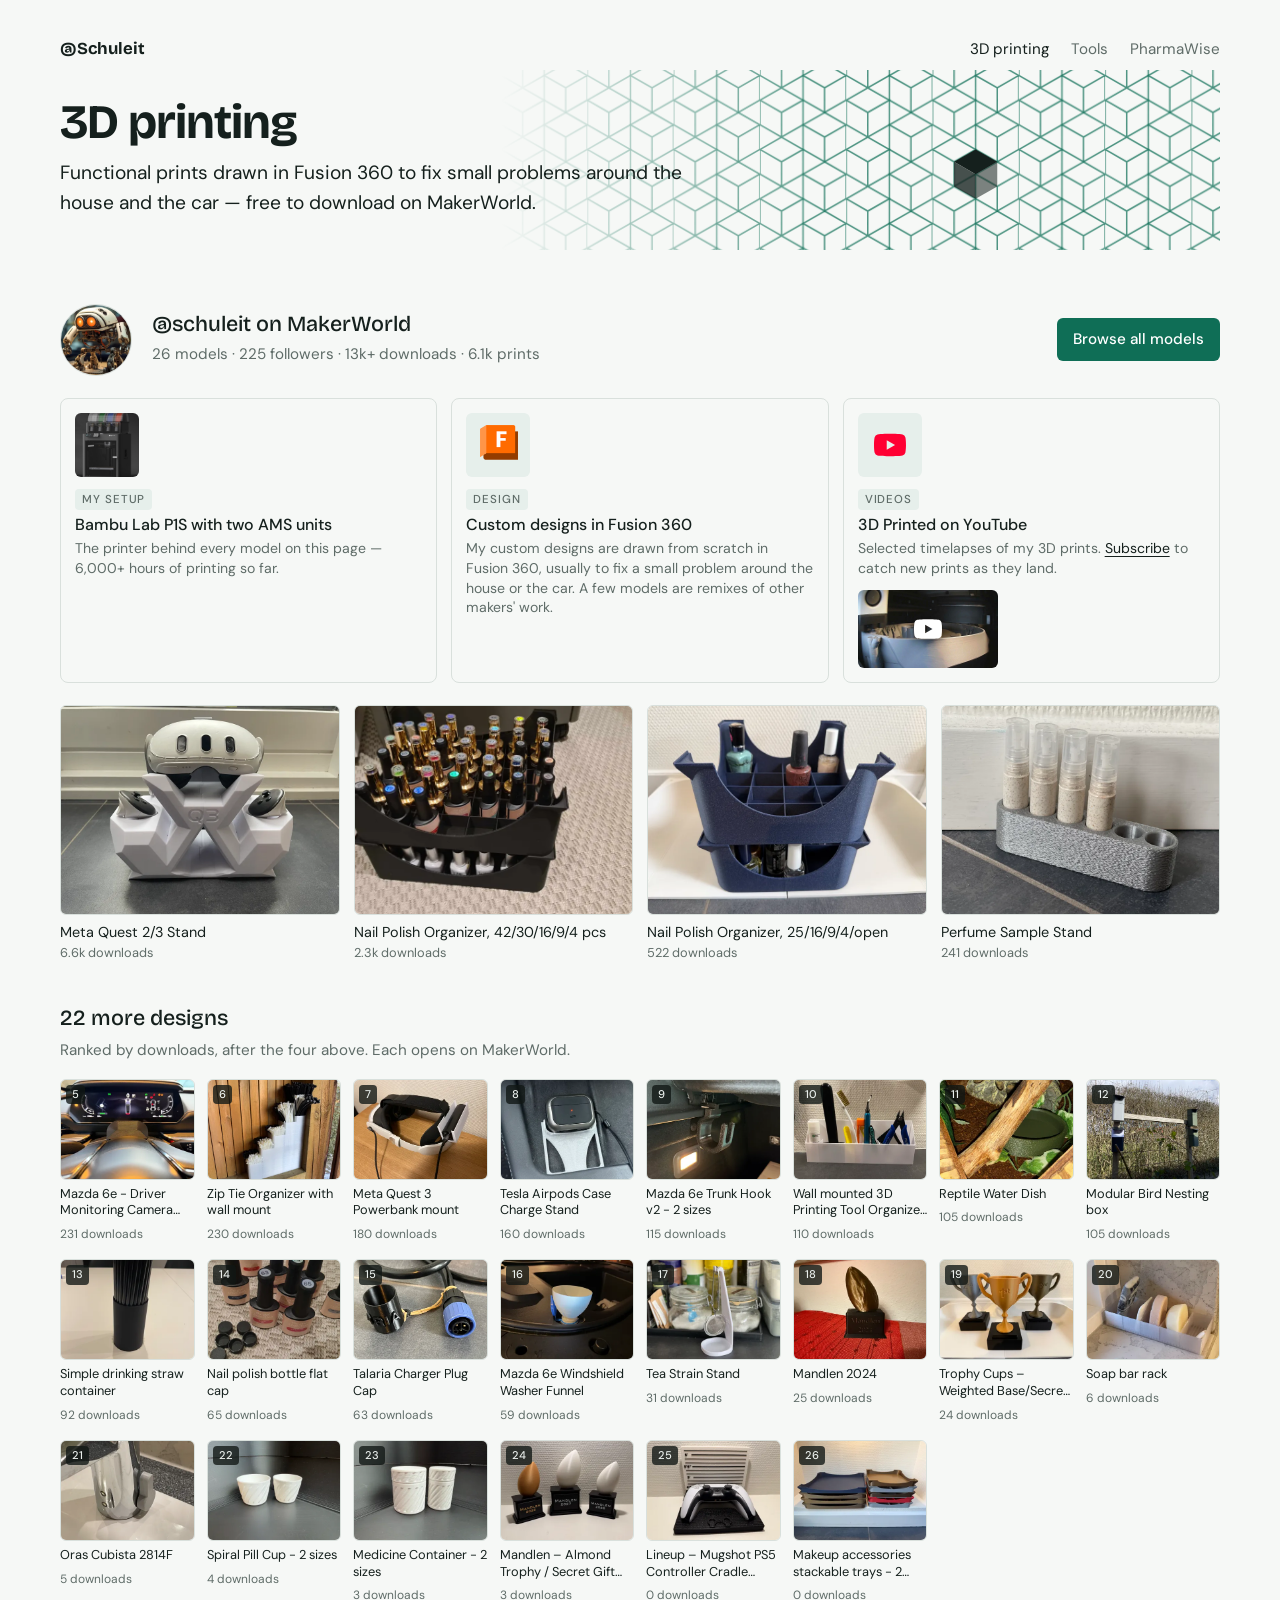
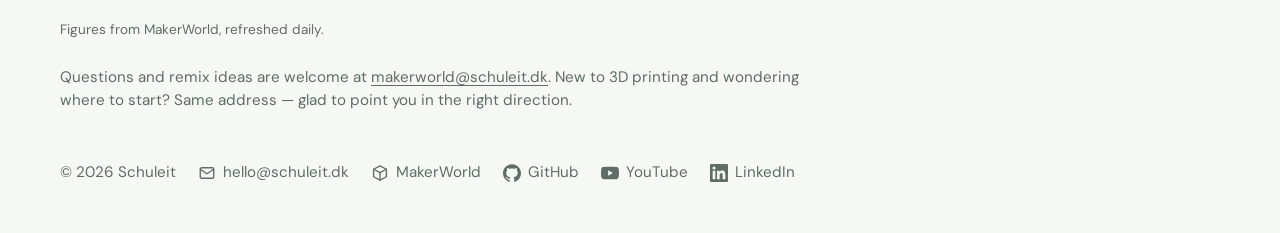
==== 3d-printing/index.html @ 1380a9b0 "MakerWorld figures refreshed Co-Authored-By: Claude Opus 5.5 <noreply@anthropic.com>" ====
<!DOCTYPE html>
<html lang="en">
<head>
  <meta charset="UTF-8">
  <meta name="viewport" content="width=device-width, initial-scale=1">
  <title>3D printing · @Schuleit</title>
  <meta name="description" content="Functional 3D-printed designs by @schuleit — drawn in Fusion 360, printed on a Bambu Lab P1S, free on MakerWorld.">

  <link rel="preconnect" href="https://fonts.googleapis.com">
  <link rel="preconnect" href="https://fonts.gstatic.com" crossorigin>
  <link href="https://fonts.googleapis.com/css2?family=Bricolage+Grotesque:opsz,wght@12..96,500;12..96,700&family=DM+Sans:ital,wght@0,400;0,500;1,400&display=swap" rel="stylesheet">
  <link rel="stylesheet" href="/site.css">
</head>
<body>
  <div class="wrap">
    <nav class="topnav" aria-label="Site">
      <a class="home" href="/">@Schuleit</a>
      <a href="/3d-printing/" aria-current="page">3D printing</a>
      <a href="/tools/">Tools</a>
      <a href="/pharmawise/">PharmaWise</a>
    </nav>

    <header class="page-head">
      <div class="grid-bg" aria-hidden="true">
        <svg viewBox="0 0 700 236" preserveAspectRatio="xMaxYMid slice">
          <defs>
            <pattern id="cubes" width="84" height="48" patternUnits="userSpaceOnUse">
              <path class="cubes" d="M21 0 L42 12 L21 24 L0 12 Z M0 12 L21 24 L21 48 L0 36 Z M42 12 L21 24 L21 48 L42 36 Z"/>
              <path class="cubes" d="M63 24 L84 36 L63 48 L42 36 Z M42 36 L63 48 L63 72 L42 60 Z M84 36 L63 48 L63 72 L84 60 Z"/>
              <path class="cubes" d="M63 -24 L84 -12 L63 0 L42 -12 Z M42 -12 L63 0 L63 24 L42 12 Z M84 -12 L63 0 L63 24 L84 12 Z"/>
            </pattern>
          </defs>
          <rect width="700" height="236" fill="url(#cubes)"/>
          <!-- the one lit cube -->
          <g transform="translate(441 108)">
            <path class="lit-top" d="M21 0 L42 12 L21 24 L0 12 Z"/>
            <path class="lit-l" d="M0 12 L21 24 L21 48 L0 36 Z"/>
            <path class="lit-r" d="M42 12 L21 24 L21 48 L42 36 Z"/>
          </g>
        </svg>
      </div>
      <h1>3D printing</h1>
      <p class="lead">Functional prints drawn in Fusion 360 to fix small problems around the house and the car — free to download on MakerWorld.</p>
    </header>

    <section class="first">
      <div class="maker">
        <img class="avatar" src="/img/avatar.webp" alt="schuleit's MakerWorld profile picture: a small white robot with orange eyes" width="64" height="64">
        <h3><a href="https://makerworld.com/en/@schuleit" target="_blank" rel="noopener">@schuleit on MakerWorld</a></h3>
        <p class="stats">26 models · 225 followers · 13k+ downloads · 6.1k prints</p>
        <a class="button" href="https://makerworld.com/en/@schuleit" target="_blank" rel="noopener">Browse all models</a>
      </div>
      <ul class="kit">
        <li>
          <img src="/img/p1s-ams.jpg" alt="Bambu Lab P1S printer with an AMS unit on top" width="64" height="64" loading="lazy">
          <div>
            <span class="label">My setup</span>
            <strong>Bambu Lab P1S with two AMS units</strong>
            <span class="sub">The printer behind every model on this page — 6,000+ hours of printing so far.</span>
          </div>
        </li>
        <li>
          <img src="/img/fusion-badge.png" alt="Autodesk Fusion 360 logo" width="64" height="64" loading="lazy" class="pad">
          <div>
            <span class="label">Design</span>
            <strong>Custom designs in Fusion 360</strong>
            <span class="sub">My custom designs are drawn from scratch in Fusion 360, usually to fix a small problem around the house or the car. A few models are remixes of other makers' work.</span>
          </div>
        </li>
        <li>
          <a class="yt" href="https://www.youtube.com/@3DPrinted42" target="_blank" rel="noopener" aria-label="3D Printed on YouTube">
            <svg viewBox="0 0 24 24" fill="currentColor" aria-hidden="true"><path d="M23.498 6.186a3.016 3.016 0 0 0-2.122-2.136C19.505 3.545 12 3.545 12 3.545s-7.505 0-9.377.505A3.017 3.017 0 0 0 .502 6.186C0 8.07 0 12 0 12s0 3.93.502 5.814a3.016 3.016 0 0 0 2.122 2.136c1.871.505 9.376.505 9.376.505s7.505 0 9.377-.505a3.015 3.015 0 0 0 2.122-2.136C24 15.93 24 12 24 12s0-3.93-.502-5.814zM9.545 15.568V8.432L15.818 12l-6.273 3.568z"/></svg>
          </a>
          <div>
            <span class="label">Videos</span>
            <strong><a href="https://www.youtube.com/@3DPrinted42" target="_blank" rel="noopener">3D Printed on YouTube</a></strong>
            <span class="sub">Selected timelapses of my 3D prints. <a href="https://www.youtube.com/@3DPrinted42?sub_confirmation=1" target="_blank" rel="noopener">Subscribe</a> to catch new prints as they land.</span>
            <a class="clip" href="https://youtu.be/iOqqwZwnQ8A" target="_blank" rel="noopener" aria-label="Watch: Helldivers 2 Helmet 3D print timelapse">
              <img src="/img/timelapse.jpg" alt="Helldivers 2 helmet mid-print on the P1S" width="640" height="360" loading="lazy">
              <svg viewBox="0 0 24 24" fill="currentColor" aria-hidden="true"><path d="M23.498 6.186a3.016 3.016 0 0 0-2.122-2.136C19.505 3.545 12 3.545 12 3.545s-7.505 0-9.377.505A3.017 3.017 0 0 0 .502 6.186C0 8.07 0 12 0 12s0 3.93.502 5.814a3.016 3.016 0 0 0 2.122 2.136c1.871.505 9.376.505 9.376.505s7.505 0 9.377-.505a3.015 3.015 0 0 0 2.122-2.136C24 15.93 24 12 24 12s0-3.93-.502-5.814zM9.545 15.568V8.432L15.818 12l-6.273 3.568z"/></svg>
            </a>
          </div>
        </li>
      </ul>
      <!-- Most-downloaded designs. Each <li> links to its MakerWorld page. -->
      <ul class="models">
        <li><a href="https://makerworld.com/en/models/241413-meta-quest-2-3-stand" target="_blank" rel="noopener">
          <figure><img src="/img/quest-stand.webp" alt="Meta Quest 2/3 headset on a printed stand" loading="lazy">
          <figcaption>Meta Quest 2/3 Stand <span class="dl">6.6k downloads</span></figcaption></figure></a></li>
        <li><a href="https://makerworld.com/en/models/201526-nail-polish-stackable-organizer-42-30-16-9-4-pcs" target="_blank" rel="noopener">
          <figure><img src="/img/nail-polish.webp" alt="Stackable nail polish organizer holding 42 bottles" loading="lazy">
          <figcaption>Nail Polish Organizer, 42/30/16/9/4 pcs <span class="dl">2.3k downloads</span></figcaption></figure></a></li>
        <li><a href="https://makerworld.com/en/models/1039178-nail-polish-stackable-organizer-25-16-9-4-open" target="_blank" rel="noopener">
          <figure><img src="/img/nail-polish-25.webp" alt="Two stacked nail polish organizers holding bottles" loading="lazy">
          <figcaption>Nail Polish Organizer, 25/16/9/4/open <span class="dl">522 downloads</span></figcaption></figure></a></li>
        <li><a href="https://makerworld.com/en/models/408227-perfume-sample-stand" target="_blank" rel="noopener">
          <figure><img src="/img/perfume-stand.webp" alt="Printed stand holding four perfume sample vials" loading="lazy">
          <figcaption>Perfume Sample Stand <span class="dl">241 downloads</span></figcaption></figure></a></li>
      </ul>

      <h3 class="sheet-head" id="all-designs">22 more designs</h3>
      <p class="sheet-sub">Ranked by downloads, after the four above. Each opens on MakerWorld.</p>
      <ol class="sheet">
          <li data-model="2524886"><a href="https://makerworld.com/en/models/2524886-mazda-6e-driver-monitoring-camera-cover" target="_blank" rel="noopener">
            <span class="pic"><img src="/img/designs/2524886.webp" alt="" loading="lazy"><span class="r">5</span></span>
            <span class="t">Mazda 6e - Driver Monitoring Camera Cover</span><span class="n">231 downloads</span></a></li>
          <li data-model="948554"><a href="https://makerworld.com/en/models/948554-zip-tie-organizer-with-wall-mount" target="_blank" rel="noopener">
            <span class="pic"><img src="/img/designs/948554.webp" alt="" loading="lazy"><span class="r">6</span></span>
            <span class="t">Zip Tie Organizer with wall mount</span><span class="n">230 downloads</span></a></li>
          <li data-model="120365"><a href="https://makerworld.com/en/models/120365-meta-quest-3-powerbank-mount" target="_blank" rel="noopener">
            <span class="pic"><img src="/img/designs/120365.webp" alt="" loading="lazy"><span class="r">7</span></span>
            <span class="t">Meta Quest 3 Powerbank mount</span><span class="n">180 downloads</span></a></li>
          <li data-model="914141"><a href="https://makerworld.com/en/models/914141-tesla-airpods-case-charge-stand" target="_blank" rel="noopener">
            <span class="pic"><img src="/img/designs/914141.webp" alt="" loading="lazy"><span class="r">8</span></span>
            <span class="t">Tesla Airpods Case Charge Stand</span><span class="n">160 downloads</span></a></li>
          <li data-model="2116202"><a href="https://makerworld.com/en/models/2116202-mazda-6e-trunk-hook-v2-2-sizes" target="_blank" rel="noopener">
            <span class="pic"><img src="/img/designs/2116202.webp" alt="" loading="lazy"><span class="r">9</span></span>
            <span class="t">Mazda 6e Trunk Hook v2 - 2 sizes</span><span class="n">115 downloads</span></a></li>
          <li data-model="118800"><a href="https://makerworld.com/en/models/118800-wall-mounted-3d-printing-tool-organizer-v1-0" target="_blank" rel="noopener">
            <span class="pic"><img src="/img/designs/118800.webp" alt="" loading="lazy"><span class="r">10</span></span>
            <span class="t">Wall mounted 3D Printing Tool Organizer v1.0</span><span class="n">110 downloads</span></a></li>
          <li data-model="920953"><a href="https://makerworld.com/en/models/920953-reptile-water-dish" target="_blank" rel="noopener">
            <span class="pic"><img src="/img/designs/920953.webp" alt="" loading="lazy"><span class="r">11</span></span>
            <span class="t">Reptile Water Dish</span><span class="n">105 downloads</span></a></li>
          <li data-model="386522"><a href="https://makerworld.com/en/models/386522-modular-bird-nesting-box" target="_blank" rel="noopener">
            <span class="pic"><img src="/img/designs/386522.webp" alt="" loading="lazy"><span class="r">12</span></span>
            <span class="t">Modular Bird Nesting box</span><span class="n">105 downloads</span></a></li>
          <li data-model="131282"><a href="https://makerworld.com/en/models/131282-simple-drinking-straw-container" target="_blank" rel="noopener">
            <span class="pic"><img src="/img/designs/131282.webp" alt="" loading="lazy"><span class="r">13</span></span>
            <span class="t">Simple drinking straw container</span><span class="n">92 downloads</span></a></li>
          <li data-model="201777"><a href="https://makerworld.com/en/models/201777-nail-polish-bottle-flat-cap" target="_blank" rel="noopener">
            <span class="pic"><img src="/img/designs/201777.webp" alt="" loading="lazy"><span class="r">14</span></span>
            <span class="t">Nail polish bottle flat cap</span><span class="n">65 downloads</span></a></li>
          <li data-model="507535"><a href="https://makerworld.com/en/models/507535-talaria-charger-plug-cap" target="_blank" rel="noopener">
            <span class="pic"><img src="/img/designs/507535.webp" alt="" loading="lazy"><span class="r">15</span></span>
            <span class="t">Talaria Charger Plug Cap</span><span class="n">63 downloads</span></a></li>
          <li data-model="2150762"><a href="https://makerworld.com/en/models/2150762-mazda-6e-windshield-washer-funnel" target="_blank" rel="noopener">
            <span class="pic"><img src="/img/designs/2150762.webp" alt="" loading="lazy"><span class="r">16</span></span>
            <span class="t">Mazda 6e Windshield Washer Funnel</span><span class="n">59 downloads</span></a></li>
          <li data-model="393998"><a href="https://makerworld.com/en/models/393998-tea-strain-stand" target="_blank" rel="noopener">
            <span class="pic"><img src="/img/designs/393998.webp" alt="" loading="lazy"><span class="r">17</span></span>
            <span class="t">Tea Strain Stand</span><span class="n">31 downloads</span></a></li>
          <li data-model="905624"><a href="https://makerworld.com/en/models/905624-mandlen-2024" target="_blank" rel="noopener">
            <span class="pic"><img src="/img/designs/905624.webp" alt="" loading="lazy"><span class="r">18</span></span>
            <span class="t">Mandlen 2024</span><span class="n">25 downloads</span></a></li>
          <li data-model="3569461"><a href="https://makerworld.com/en/models/3569461-trophy-cups-weighted-base-secret-compartment" target="_blank" rel="noopener">
            <span class="pic"><img src="/img/designs/3569461.webp" alt="" loading="lazy"><span class="r">19</span></span>
            <span class="t">Trophy Cups – Weighted Base/Secret Compartment</span><span class="n">24 downloads</span></a></li>
          <li data-model="905672"><a href="https://makerworld.com/en/models/905672-soap-bar-rack" target="_blank" rel="noopener">
            <span class="pic"><img src="/img/designs/905672.webp" alt="" loading="lazy"><span class="r">20</span></span>
            <span class="t">Soap bar rack</span><span class="n">6 downloads</span></a></li>
          <li data-model="167501"><a href="https://makerworld.com/en/models/167501-oras-cubista-2814f" target="_blank" rel="noopener">
            <span class="pic"><img src="/img/designs/167501.webp" alt="" loading="lazy"><span class="r">21</span></span>
            <span class="t">Oras Cubista 2814F</span><span class="n">5 downloads</span></a></li>
          <li data-model="3523597"><a href="https://makerworld.com/en/models/3523597-spiral-pill-cup-2-sizes" target="_blank" rel="noopener">
            <span class="pic"><img src="/img/designs/3523597.webp" alt="" loading="lazy"><span class="r">22</span></span>
            <span class="t">Spiral Pill Cup - 2 sizes</span><span class="n">4 downloads</span></a></li>
          <li data-model="3523896"><a href="https://makerworld.com/en/models/3523896-medicine-container-2-sizes" target="_blank" rel="noopener">
            <span class="pic"><img src="/img/designs/3523896.webp" alt="" loading="lazy"><span class="r">23</span></span>
            <span class="t">Medicine Container - 2 sizes</span><span class="n">3 downloads</span></a></li>
          <li data-model="3627316"><a href="https://makerworld.com/en/models/3627316-mandlen-almond-trophy-secret-gift-compartment" target="_blank" rel="noopener">
            <span class="pic"><img src="/img/designs/3627316.webp" alt="" loading="lazy"><span class="r">24</span></span>
            <span class="t">Mandlen – Almond Trophy / Secret Gift Compartment</span><span class="n">3 downloads</span></a></li>
          <li data-model="3671951"><a href="https://makerworld.com/en/models/3671951-lineup-mugshot-ps5-controller-cradle-dualsense" target="_blank" rel="noopener">
            <span class="pic"><img src="/img/designs/3671951.webp" alt="" loading="lazy"><span class="r">25</span></span>
            <span class="t">Lineup – Mugshot PS5 Controller Cradle (DualSense)</span><span class="n">0 downloads</span></a></li>
          <li data-model="3655059"><a href="https://makerworld.com/en/models/3655059-makeup-accessories-stackable-trays-2-sizes" target="_blank" rel="noopener">
            <span class="pic"><img src="/img/designs/3655059.webp" alt="" loading="lazy"><span class="r">26</span></span>
            <span class="t">Makeup accessories stackable trays - 2 sizes</span><span class="n">0 downloads</span></a></li>
      </ol>
      <p class="sheet-note">Figures from MakerWorld, refreshed daily.</p>
      <p class="note">Questions and remix ideas are welcome at <a href="mailto:makerworld@schuleit.dk?subject=Question%20about%20a%20design">makerworld@schuleit.dk</a>. New to 3D printing and wondering where to start? Same address — glad to point you in the right direction.</p>
    </section>

    <footer>
      <span>© 2026 Schuleit</span>
      <a href="mailto:hello@schuleit.dk">
        <svg viewBox="0 0 24 24" fill="none" stroke="currentColor" stroke-width="1.8" stroke-linecap="round" stroke-linejoin="round" aria-hidden="true"><rect x="3" y="5" width="18" height="14" rx="2"/><path d="m3 7 9 6 9-6"/></svg>
        hello@schuleit.dk
      </a>
      <a href="https://makerworld.com/en/@schuleit" target="_blank" rel="noopener">
        <svg viewBox="0 0 24 24" fill="none" stroke="currentColor" stroke-width="1.8" stroke-linecap="round" stroke-linejoin="round" aria-hidden="true"><path d="M12 2.5 3.5 7v10L12 21.5l8.5-4.5V7Z"/><path d="M3.5 7 12 11.5 20.5 7"/><path d="M12 11.5v10"/></svg>
        MakerWorld
      </a>
      <a href="https://github.com/Schuleit" target="_blank" rel="noopener">
        <svg viewBox="0 0 24 24" fill="currentColor" aria-hidden="true"><path d="M12 .297c-6.63 0-12 5.373-12 12 0 5.303 3.438 9.8 8.205 11.385.6.113.82-.258.82-.577 0-.285-.01-1.04-.015-2.04-3.338.724-4.042-1.61-4.042-1.61C4.422 18.07 3.633 17.7 3.633 17.7c-1.087-.744.084-.729.084-.729 1.205.084 1.838 1.236 1.838 1.236 1.07 1.835 2.809 1.305 3.495.998.108-.776.417-1.305.76-1.605-2.665-.3-5.466-1.332-5.466-5.93 0-1.31.465-2.38 1.235-3.22-.135-.303-.54-1.523.105-3.176 0 0 1.005-.322 3.3 1.23.96-.267 1.98-.399 3-.405 1.02.006 2.04.138 3 .405 2.28-1.552 3.285-1.23 3.285-1.23.645 1.653.24 2.873.12 3.176.765.84 1.23 1.91 1.23 3.22 0 4.61-2.805 5.625-5.475 5.92.42.36.81 1.096.81 2.22 0 1.606-.015 2.896-.015 3.286 0 .315.21.69.825.57C20.565 22.092 24 17.592 24 12.297c0-6.627-5.373-12-12-12"/></svg>
        GitHub
      </a>
      <a href="https://www.youtube.com/@3DPrinted42" target="_blank" rel="noopener">
        <svg viewBox="0 0 24 24" fill="currentColor" aria-hidden="true"><path d="M23.498 6.186a3.016 3.016 0 0 0-2.122-2.136C19.505 3.545 12 3.545 12 3.545s-7.505 0-9.377.505A3.017 3.017 0 0 0 .502 6.186C0 8.07 0 12 0 12s0 3.93.502 5.814a3.016 3.016 0 0 0 2.122 2.136c1.871.505 9.376.505 9.376.505s7.505 0 9.377-.505a3.015 3.015 0 0 0 2.122-2.136C24 15.93 24 12 24 12s0-3.93-.502-5.814zM9.545 15.568V8.432L15.818 12l-6.273 3.568z"/></svg>
        YouTube
      </a>
      <a href="https://www.linkedin.com/company/schuleit-design-build/" target="_blank" rel="noopener">
        <svg viewBox="0 0 24 24" fill="currentColor" aria-hidden="true"><path d="M20.447 20.452h-3.554v-5.569c0-1.328-.027-3.037-1.852-3.037-1.853 0-2.136 1.445-2.136 2.939v5.667H9.351V9h3.414v1.561h.046c.477-.9 1.637-1.85 3.37-1.85 3.601 0 4.267 2.37 4.267 5.455v6.286zM5.337 7.433a2.062 2.062 0 0 1-2.063-2.065 2.064 2.064 0 1 1 2.063 2.065zm1.782 13.019H3.555V9h3.564v11.452zM22.225 0H1.771C.792 0 0 .774 0 1.729v20.542C0 23.227.792 24 1.771 24h20.451C23.2 24 24 23.227 24 22.271V1.729C24 .774 23.2 0 22.222 0h.003z"/></svg>
        LinkedIn
      </a>
    </footer>

  </div>
</body>
</html>
---- site.css ----
/* schuleit.dk — shared styles for the front page, /3d-printing/ and /tools/.
   PharmaWise (/pharmawise/) has its own styles. */

    /* ---- Colours: change these to restyle the whole page ---- */
    :root {
      --bg: #f6f8f6;
      --ink: #15201d;
      --muted: #5f6c68;
      --line: #d9e0dc;
      --accent: #0f6e56;
      --accent-ink: #ffffff;
      --tag-bg: #e6efeb;
      color-scheme: light dark;
    }
    @media (prefers-color-scheme: dark) {
      :root {
        --bg: #101614;
        --ink: #e9eeeb;
        --muted: #9aa8a2;
        --line: #26302c;
        --accent: #4fc39e;
        --accent-ink: #0b1411;
        --tag-bg: #1a2622;
      }
    }

    * { box-sizing: border-box; }
    html, body { margin: 0; }
    body {
      background: var(--bg);
      color: var(--ink);
      font-family: "DM Sans", system-ui, -apple-system, "Segoe UI", sans-serif;
      font-size: 17px;
      line-height: 1.55;
      -webkit-font-smoothing: antialiased;
    }
    a { color: inherit; }
    a:focus-visible, .button:focus-visible { outline: 2px solid var(--accent); outline-offset: 3px; }

    .wrap {
      max-width: 1200px;
      margin: 0 auto;
      padding-block: 64px 48px;
      padding-inline: 20px;
    }

    /* ---- Header ---- */
    header {
      position: relative;
      padding-block: 28px 24px;
      min-height: 236px;
      display: grid;
      align-content: center;
    }
    header > * { position: relative; }
    .grid-bg {
      position: absolute;
      inset: 0 0 0 auto;
      width: 62%;
      height: 100%;
      pointer-events: none;
      -webkit-mask-image: linear-gradient(90deg, transparent 0%, #000 45%, #000 100%);
              mask-image: linear-gradient(90deg, transparent 0%, #000 45%, #000 100%);
    }
    .grid-bg svg { width: 100%; height: 100%; display: block; }
    .grid-bg .cubes { stroke: var(--accent); stroke-width: 1.4; fill: none; opacity: .75; }
    .grid-bg .lit-top { fill: var(--ink); }
    .grid-bg .lit-l { fill: var(--ink); opacity: .78; }
    .grid-bg .lit-r { fill: var(--ink); opacity: .55; }
    @media (max-width: 640px) {
      header { min-height: 0; padding-block: 150px 8px; }
      .grid-bg { width: 100%; height: 150px; inset: 0 0 auto 0;
        -webkit-mask-image: linear-gradient(180deg, #000 0%, #000 55%, transparent 100%);
                mask-image: linear-gradient(180deg, #000 0%, #000 55%, transparent 100%); }
    }
    header h1 {
      font-family: "Bricolage Grotesque", "DM Sans", system-ui, sans-serif;
      font-weight: 700;
      font-size: clamp(2.4rem, 7vw, 3.6rem);
      line-height: 1;
      letter-spacing: -0.02em;
      margin: 0 0 18px;
      text-wrap: balance;
    }
    header h1 .sub {
      display: block;
      font-weight: 500;
      font-size: 0.5em;
      letter-spacing: 0;
      color: var(--accent);
      margin-top: 8px;
    }
    header p {
      margin: 0;
      max-width: 34em;
      color: var(--muted);
      font-size: 1.1rem;
    }
    header .lead { color: var(--ink); font-size: 1.2rem; margin-bottom: 8px; }
    header .bio { font-size: 1rem; }

    /* ---- Sections ---- */
    section { margin-top: 64px; }
    section h2 {
      font-family: "Bricolage Grotesque", "DM Sans", system-ui, sans-serif;
      font-weight: 700;
      font-size: clamp(1.7rem, 3.2vw, 2.1rem);
      line-height: 1.1;
      letter-spacing: -0.01em;
      margin: 0 0 6px;
      padding-bottom: 12px;
      border-bottom: 1px solid var(--line);
    }
    .apps {
      list-style: none;
      margin: 0;
      padding: 0;
      border-top: 1px solid var(--line);
    }
    .note + .apps { border-top: 0; }
    .app {
      display: grid;
      grid-template-columns: 1fr auto;
      gap: 6px 24px;
      align-items: start;
      padding-block: 26px;
      border-bottom: 1px solid var(--line);
    }
    .app.has-thumb { grid-template-columns: 300px 1fr auto; }
    .thumb {
      grid-column: 1;
      grid-row: 1 / span 3;
      margin: 0;
      width: 300px;
      max-width: 100%;
      aspect-ratio: 1200 / 694;
      overflow: hidden;
      border-radius: 6px;
      border: 1px solid var(--line);
      background: var(--tag-bg);
    }
    .thumb img { display: block; width: 100%; height: 100%; object-fit: cover; object-position: top left; }
    .thumb-logo { display: grid; place-items: center; padding: 8% 10%; background: var(--tag-bg); }
    .pw-logo { width: 100%; height: auto; }
    .pw-logo .pw-green { fill: #18814b; }
    .pw-logo .pw-ink { fill: var(--ink); }
    @media (prefers-color-scheme: dark) { .pw-logo .pw-green { fill: #3fae76; } }
    .app.has-thumb h3, .app.has-thumb p, .app.has-thumb .tags { grid-column: 2; }
    .app.has-thumb .button { grid-column: 3; }
    .app h3 {
      font-family: "Bricolage Grotesque", "DM Sans", system-ui, sans-serif;
      font-weight: 500;
      font-size: 1.5rem;
      line-height: 1.15;
      margin: 0;
    }
    .app h3 a { text-decoration: none; }
    .app h3 a:hover { color: var(--accent); }
    .app p { margin: 0; color: var(--muted); grid-column: 1; max-width: 62ch; }
    .tags {
      grid-column: 1;
      display: flex;
      flex-wrap: wrap;
      gap: 6px;
      margin-top: 4px;
    }
    .tag {
      font-size: 0.78rem;
      font-weight: 500;
      letter-spacing: 0.04em;
      text-transform: uppercase;
      color: var(--muted);
      background: var(--tag-bg);
      border-radius: 4px;
      padding: 3px 8px;
    }
    .button {
      grid-column: 2;
      grid-row: 1 / span 3;
      align-self: center;
      white-space: nowrap;
      text-decoration: none;
      font-weight: 500;
      font-size: 0.95rem;
      color: var(--accent-ink);
      background: var(--accent);
      border-radius: 6px;
      padding: 10px 16px;
    }
    .button:hover { filter: brightness(1.08); }
    .soon { background: transparent; color: var(--ink); border: 1px solid var(--line); }
    a.soon:hover { color: var(--accent); border-color: var(--accent); filter: none; }

    @media (max-width: 640px) {
      .app, .app.has-thumb { grid-template-columns: 1fr; }
      .thumb { grid-row: auto; width: 100%; margin-bottom: 6px; }
      .app.has-thumb h3, .app.has-thumb p, .app.has-thumb .tags, .app .button, .app.has-thumb .button {
        grid-column: 1; grid-row: auto;
      }
      .button { justify-self: start; margin-top: 10px; }
    }

    /* ---- MakerWorld ---- */
    .maker {
      display: grid;
      grid-template-columns: 72px 1fr auto;
      gap: 6px 20px;
      align-items: center;
      padding-block: 26px 22px;
    }
    .avatar {
      grid-row: 1 / span 2;
      width: 72px; height: 72px;
      border-radius: 50%;
      object-fit: cover;
      border: 1px solid var(--line);
    }
    .maker h3 {
      font-family: "Bricolage Grotesque", "DM Sans", system-ui, sans-serif;
      font-weight: 500;
      font-size: 1.35rem;
      line-height: 1.15;
      margin: 0;
      align-self: end;
    }
    .maker h3 a { text-decoration: none; }
    .maker h3 a:hover { color: var(--accent); }
    .maker .stats { margin: 0; color: var(--muted); align-self: start; font-size: 0.95rem; }
    .maker .button { grid-column: 3; grid-row: 1 / span 2; align-self: center; }
    .models {
      list-style: none;
      margin: 0 0 22px;
      padding: 0;
      display: grid;
      grid-template-columns: repeat(4, 1fr);
      gap: 14px;
    }
    .models a {
      display: block;
      text-decoration: none;
      color: inherit;
    }
    .models figure { margin: 0; }
    .models img {
      display: block;
      width: 100%;
      aspect-ratio: 4 / 3;
      object-fit: cover;
      border-radius: 6px;
      border: 1px solid var(--line);
      background: var(--tag-bg);
    }
    .models figcaption { margin-top: 8px; font-size: 0.9rem; line-height: 1.35; }
    .models a:hover figcaption { color: var(--accent); }
    .models .dl { display: block; color: var(--muted); font-size: 0.8rem; margin-top: 2px; font-variant-numeric: tabular-nums; }
    @media (max-width: 640px) {
      .maker { grid-template-columns: 56px 1fr; }
      .avatar { width: 56px; height: 56px; }
      .maker .button { grid-column: 1 / -1; grid-row: auto; justify-self: start; margin-top: 8px; }
      .models { grid-template-columns: repeat(2, 1fr); }
    }

    .kit {
      list-style: none;
      margin: 0 0 22px;
      padding: 0;
      display: grid;
      grid-template-columns: repeat(3, 1fr);
      gap: 14px;
    }
    .kit li {
      display: grid;
      gap: 12px;
      align-content: start;
      padding: 14px;
      border: 1px solid var(--line);
      border-radius: 8px;
    }
    .kit .yt {
      display: grid;
      place-items: center;
      width: 64px; height: 64px;
      border-radius: 6px;
      background: var(--tag-bg);
      color: #ff0033;
    }
    .kit .yt svg { width: 32px; height: 32px; }
    .kit .clip {
      position: relative;
      display: block;
      width: 140px;
      max-width: 100%;
      aspect-ratio: 16 / 9;
      margin-top: 8px;
      border-radius: 6px;
      overflow: hidden;
      background: var(--tag-bg);
    }
    .kit .clip img { width: 100%; height: 100%; object-fit: cover; border-radius: 0; }
    .kit .clip svg {
      position: absolute;
      left: 50%; top: 50%;
      width: 28px; height: 28px;
      transform: translate(-50%, -50%);
      color: #fff;
      filter: drop-shadow(0 1px 4px rgba(0,0,0,.6));
      transition: color .15s;
    }
    .kit .clip:hover svg { color: #ff0033; }
    .kit img {
      width: 64px; height: 64px;
      object-fit: cover;
      border-radius: 6px;
      background: var(--tag-bg);
    }
    .kit img.pad { object-fit: contain; padding: 12px; box-sizing: border-box; }
    .kit strong a { text-decoration: none; }
    .kit strong a:hover { color: var(--accent); }
    .kit div { display: grid; gap: 3px; }
    .kit .label {
      justify-self: start;
      margin-bottom: 2px;
      font-size: 0.72rem;
      font-weight: 500;
      letter-spacing: 0.08em;
      text-transform: uppercase;
      color: var(--muted);
      background: var(--tag-bg);
      border-radius: 4px;
      padding: 2px 7px;
    }
    .kit strong { font-weight: 500; font-size: 1rem; line-height: 1.3; }
    .kit .sub { color: var(--muted); font-size: 0.88rem; line-height: 1.4; }
    .kit .sub a { color: var(--ink); text-decoration: underline; text-underline-offset: 3px; }
    .kit .sub a:hover { color: var(--accent); }
    @media (max-width: 720px) { .kit { grid-template-columns: 1fr; } }

    /* ---- Access request ---- */
    .note {
      margin: 0 0 18px;
      color: var(--muted);
      font-size: 0.95rem;
      max-width: 75ch;
    }
    .models + .note { margin: 2px 0 0; }
    .note a { text-decoration: underline; text-underline-offset: 3px; }
    .note a:hover { color: var(--accent); }

    /* ---- Footer ---- */
    footer {
      margin-top: 48px;
      color: var(--muted);
      font-size: 0.95rem;
      display: flex;
      flex-wrap: wrap;
      align-items: center;
      gap: 10px 22px;
    }
    footer a {
      display: inline-flex;
      align-items: center;
      gap: 7px;
      text-decoration: none;
    }
    footer a:hover { color: var(--accent); }
    footer svg { width: 18px; height: 18px; flex: none; }

    /* ---- Site nav ---- */
    .topnav {
      display: flex;
      flex-wrap: wrap;
      align-items: baseline;
      gap: 6px 22px;
      margin: -28px 0 8px;
      font-size: 0.95rem;
    }
    .topnav a { text-decoration: none; color: var(--muted); }
    .topnav a:hover { color: var(--accent); }
    .topnav a[aria-current="page"] { color: var(--ink); }
    .topnav .home {
      font-family: "Bricolage Grotesque", "DM Sans", system-ui, sans-serif;
      font-weight: 700;
      font-size: 1.05rem;
      color: var(--ink);
      margin-right: auto;
    }
    @media (max-width: 640px) { .topnav { margin-top: -40px; gap: 4px 16px; } .topnav .home { flex-basis: 100%; } }

    /* ---- Sub-page header: the front-page hero, shorter ---- */
    header.page-head { min-height: 170px; }
    header.page-head h1 { font-size: clamp(2.1rem, 5.5vw, 3rem); margin-bottom: 12px; }
    @media (max-width: 640px) { header.page-head { padding-block: 120px 4px; } header.page-head .grid-bg { height: 120px; } }

    /* ---- Front page: three doors ---- */
    .doors {
      list-style: none;
      margin: 56px 0 0;
      padding: 0;
      display: grid;
      grid-template-columns: repeat(3, 1fr);
      gap: 18px;
    }
    .doors a {
      display: grid;
      grid-template-rows: auto 1fr;
      height: 100%;
      text-decoration: none;
      color: inherit;
      border: 1px solid var(--line);
      border-radius: 10px;
      overflow: hidden;
      transition: border-color .15s, transform .15s;
    }
    .doors a:hover { border-color: var(--accent); }
    .doors a:hover .go { color: var(--accent); }
    .doors .pic {
      aspect-ratio: 16 / 10;
      background: var(--tag-bg);
      border-bottom: 1px solid var(--line);
      overflow: hidden;
      display: grid;
      place-items: center;
    }
    .doors .pic img { width: 100%; height: 100%; object-fit: cover; object-position: top left; display: block; }
    .doors .pic .pw-logo { width: 72%; height: auto; }
    .doors .body { display: grid; gap: 8px; align-content: start; padding: 18px 20px 20px; }
    .doors h2 {
      font-family: "Bricolage Grotesque", "DM Sans", system-ui, sans-serif;
      font-weight: 700;
      font-size: 1.6rem;
      line-height: 1.1;
      margin: 0;
    }
    .doors p { margin: 0; color: var(--muted); }
    .doors .fact {
      font-size: 0.8rem;
      font-weight: 500;
      letter-spacing: 0.04em;
      text-transform: uppercase;
      color: var(--accent);
      font-variant-numeric: tabular-nums;
    }
    .doors .go { margin-top: 6px; font-weight: 500; color: var(--ink); }
    @media (prefers-reduced-motion: no-preference) { .doors a:hover { transform: translateY(-2px); } }
    @media (max-width: 860px) { .doors { grid-template-columns: 1fr; } .doors .pic { aspect-ratio: 16 / 8; } }

    /* First block on a sub-page sits closer to the page title */
    section.first { margin-top: 28px; }
    /* On the front page the hero already says @Schuleit; the nav keeps only the section links */
    .topnav .home[aria-current="page"] { display: none; }
    .topnav:has(.home[aria-current="page"]) { justify-content: flex-end; }

    /* ---- 3D printing: contact sheet of the remaining designs, ranked ---- */
    .sheet-head {
      font-family: "Bricolage Grotesque", "DM Sans", system-ui, sans-serif;
      font-weight: 500;
      font-size: 1.35rem;
      margin: 40px 0 4px;
    }
    .sheet-sub { margin: 0 0 16px; color: var(--muted); font-size: 0.95rem; }
    .sheet {
      list-style: none;
      margin: 0;
      padding: 0;
      display: grid;
      grid-template-columns: repeat(8, 1fr);
      gap: 16px 12px;
    }
    .sheet a { display: grid; gap: 6px; align-content: start; text-decoration: none; color: var(--ink); }
    .sheet .pic {
      position: relative;
      aspect-ratio: 4 / 3;
      border-radius: 6px;
      overflow: hidden;
      border: 1px solid var(--line);
      background: var(--tag-bg);
    }
    .sheet img { width: 100%; height: 100%; object-fit: cover; display: block; }
    .sheet .r {
      position: absolute;
      top: 5px; left: 5px;
      font-size: 0.7rem;
      font-weight: 500;
      padding: 1px 6px;
      border-radius: 4px;
      background: rgba(16, 22, 20, .78);
      color: #e9eeeb;
      font-variant-numeric: tabular-nums;
    }
    .sheet .t {
      font-size: 0.8rem;
      line-height: 1.3;
      display: -webkit-box;
      -webkit-line-clamp: 2;
      -webkit-box-orient: vertical;
      overflow: hidden;
    }
    .sheet .n { font-size: 0.75rem; color: var(--muted); font-variant-numeric: tabular-nums; }
    .sheet a:hover .t { color: var(--accent); }
    .sheet a:focus-visible { outline: 2px solid var(--accent); outline-offset: 3px; border-radius: 6px; }
    @media (prefers-reduced-motion: no-preference) {
      .sheet img { transition: transform .2s; }
      .sheet a:hover img { transform: scale(1.04); }
    }
    .sheet-note { margin: 14px 0 26px; color: var(--muted); font-size: 0.85rem; }
    @media (max-width: 1000px) { .sheet { grid-template-columns: repeat(4, 1fr); } }
    @media (max-width: 560px) { .sheet { grid-template-columns: repeat(2, 1fr); } }
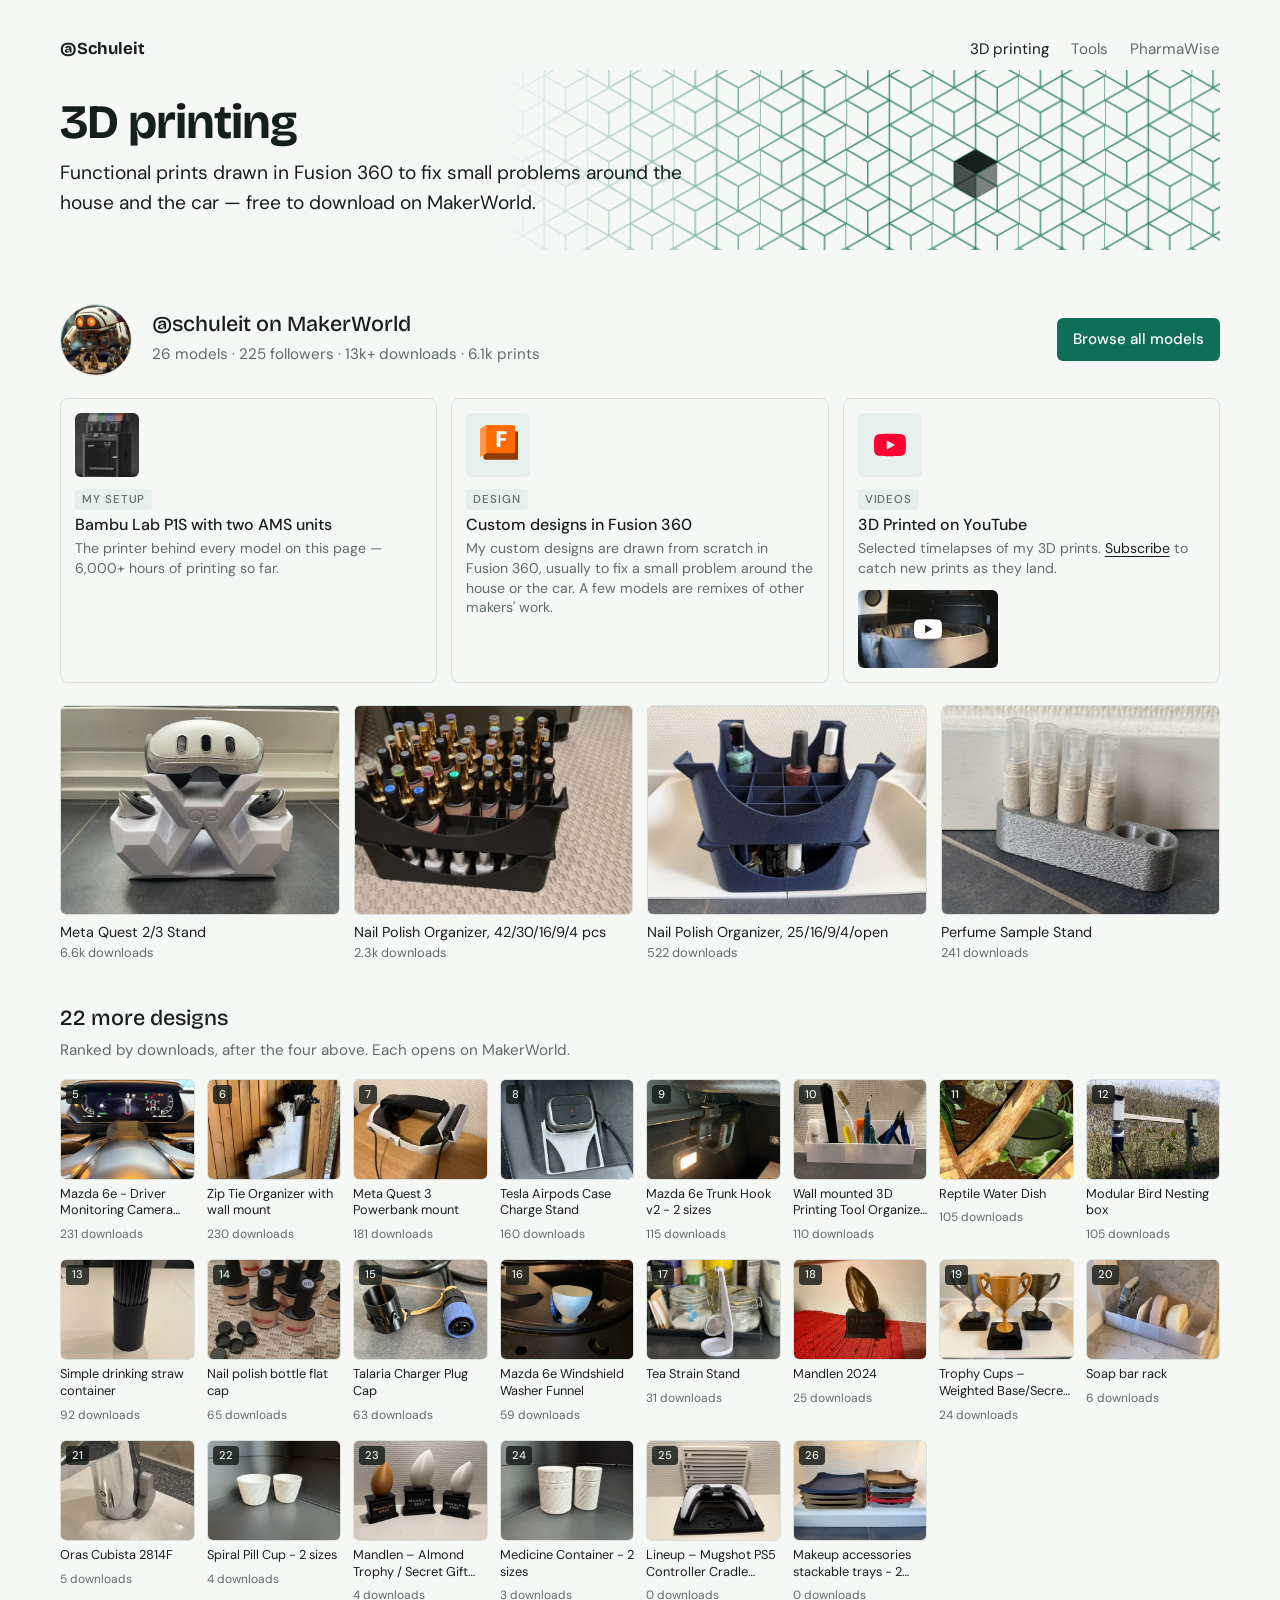
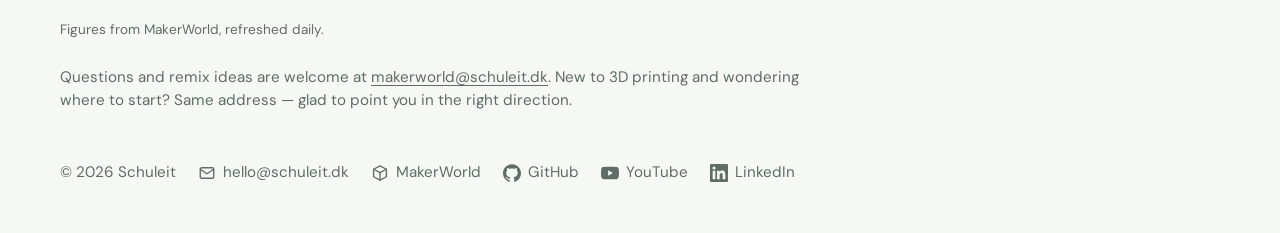
==== commit 06c00e07: "MakerWorld figures refreshed Co-Authored-By: Claude Opus 5.5 <noreply@anthropic.com>" ====
--- a/3d-printing/index.html
+++ b/3d-printing/index.html
@@ -109,7 +109,7 @@
             <span class="t">Zip Tie Organizer with wall mount</span><span class="n">230 downloads</span></a></li>
           <li data-model="120365"><a href="https://makerworld.com/en/models/120365-meta-quest-3-powerbank-mount" target="_blank" rel="noopener">
             <span class="pic"><img src="/img/designs/120365.webp" alt="" loading="lazy"><span class="r">7</span></span>
-            <span class="t">Meta Quest 3 Powerbank mount</span><span class="n">180 downloads</span></a></li>
+            <span class="t">Meta Quest 3 Powerbank mount</span><span class="n">181 downloads</span></a></li>
           <li data-model="914141"><a href="https://makerworld.com/en/models/914141-tesla-airpods-case-charge-stand" target="_blank" rel="noopener">
             <span class="pic"><img src="/img/designs/914141.webp" alt="" loading="lazy"><span class="r">8</span></span>
             <span class="t">Tesla Airpods Case Charge Stand</span><span class="n">160 downloads</span></a></li>
@@ -155,12 +155,12 @@
           <li data-model="3523597"><a href="https://makerworld.com/en/models/3523597-spiral-pill-cup-2-sizes" target="_blank" rel="noopener">
             <span class="pic"><img src="/img/designs/3523597.webp" alt="" loading="lazy"><span class="r">22</span></span>
             <span class="t">Spiral Pill Cup - 2 sizes</span><span class="n">4 downloads</span></a></li>
+          <li data-model="3627316"><a href="https://makerworld.com/en/models/3627316-mandlen-almond-trophy-secret-gift-compartment" target="_blank" rel="noopener">
+            <span class="pic"><img src="/img/designs/3627316.webp" alt="" loading="lazy"><span class="r">23</span></span>
+            <span class="t">Mandlen – Almond Trophy / Secret Gift Compartment</span><span class="n">4 downloads</span></a></li>
           <li data-model="3523896"><a href="https://makerworld.com/en/models/3523896-medicine-container-2-sizes" target="_blank" rel="noopener">
-            <span class="pic"><img src="/img/designs/3523896.webp" alt="" loading="lazy"><span class="r">23</span></span>
+            <span class="pic"><img src="/img/designs/3523896.webp" alt="" loading="lazy"><span class="r">24</span></span>
             <span class="t">Medicine Container - 2 sizes</span><span class="n">3 downloads</span></a></li>
-          <li data-model="3627316"><a href="https://makerworld.com/en/models/3627316-mandlen-almond-trophy-secret-gift-compartment" target="_blank" rel="noopener">
-            <span class="pic"><img src="/img/designs/3627316.webp" alt="" loading="lazy"><span class="r">24</span></span>
-            <span class="t">Mandlen – Almond Trophy / Secret Gift Compartment</span><span class="n">3 downloads</span></a></li>
           <li data-model="3671951"><a href="https://makerworld.com/en/models/3671951-lineup-mugshot-ps5-controller-cradle-dualsense" target="_blank" rel="noopener">
             <span class="pic"><img src="/img/designs/3671951.webp" alt="" loading="lazy"><span class="r">25</span></span>
             <span class="t">Lineup – Mugshot PS5 Controller Cradle (DualSense)</span><span class="n">0 downloads</span></a></li>
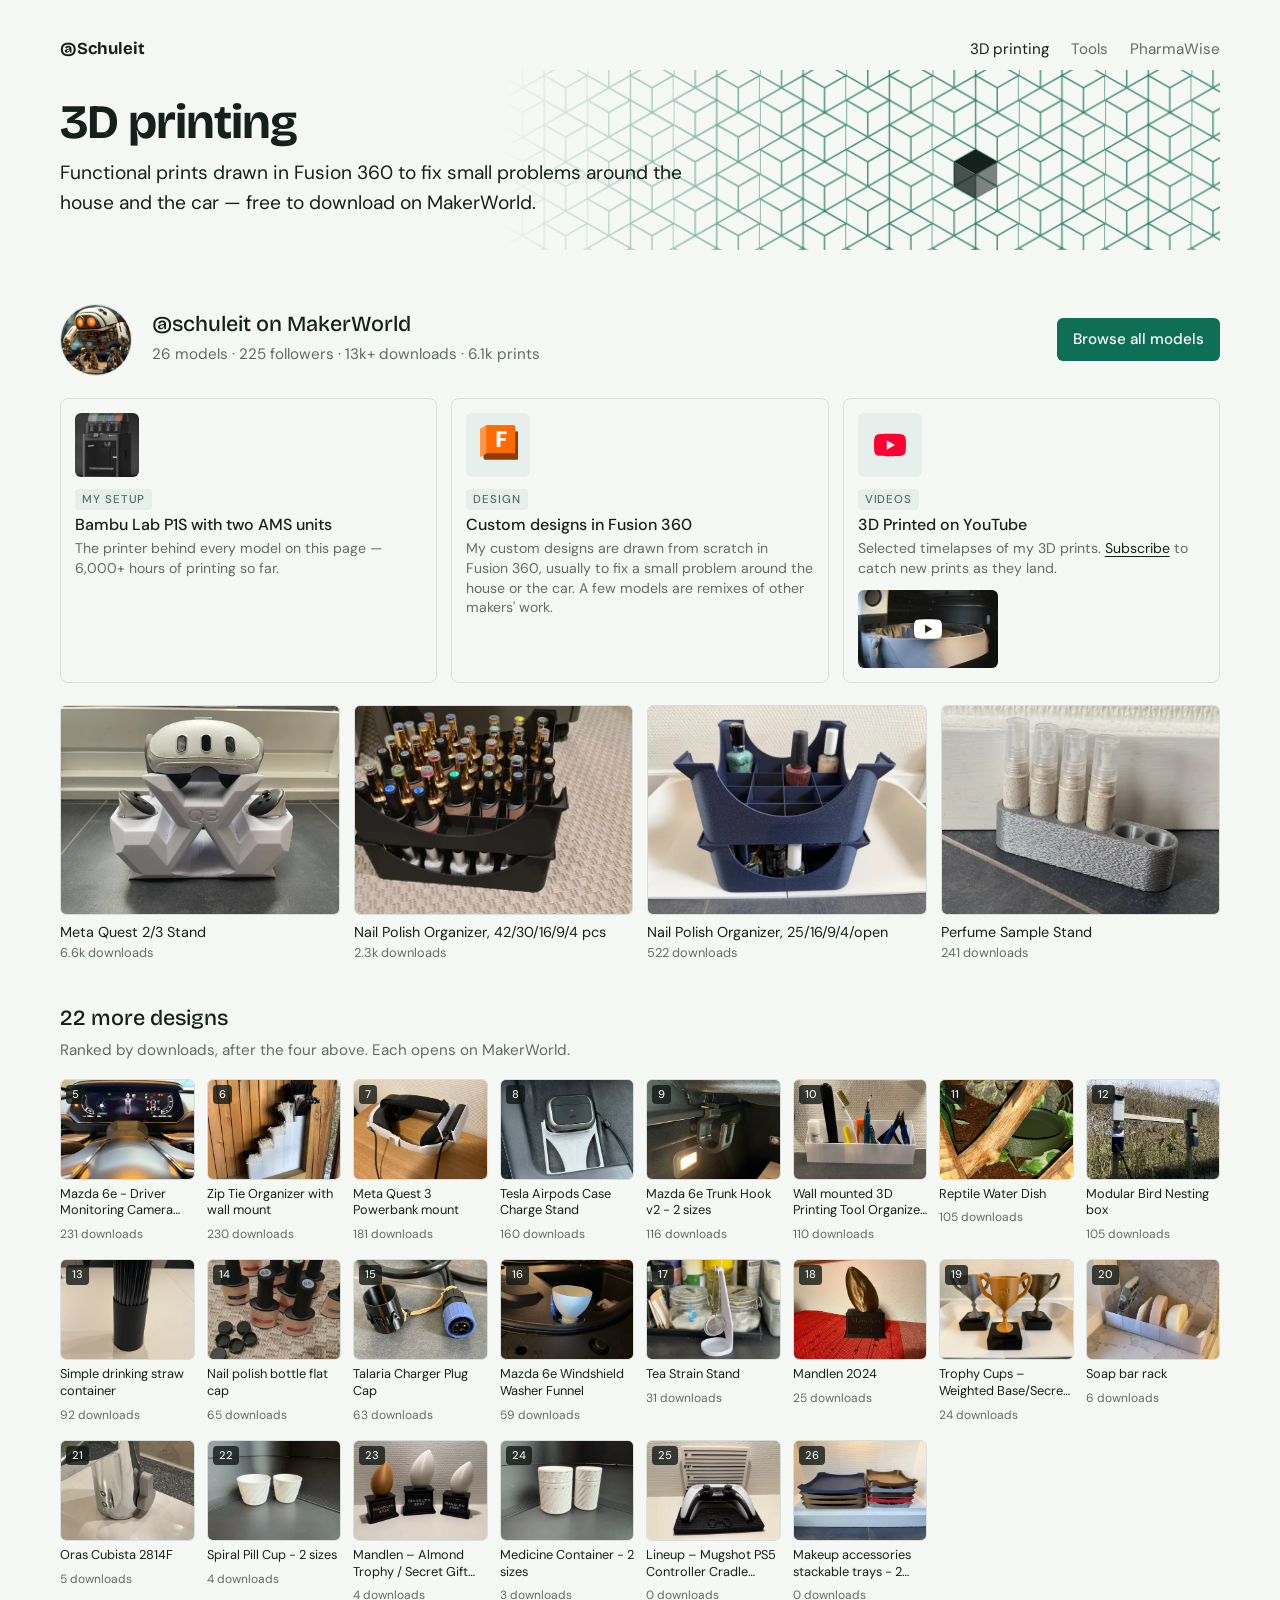
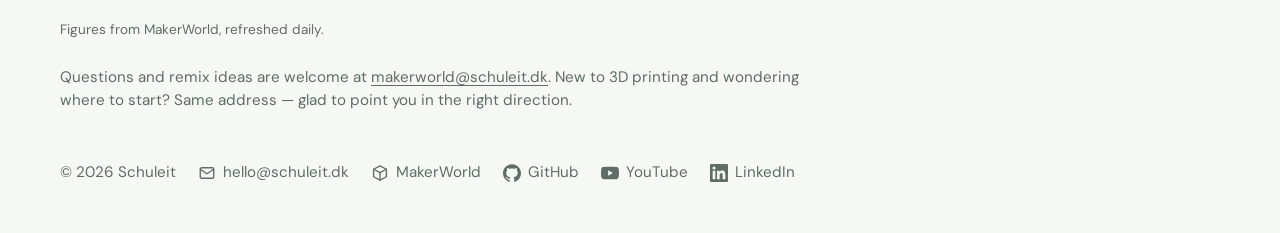
==== commit 57fb5f1f: "MakerWorld figures refreshed Co-Authored-By: Claude Opus 5.5 <noreply@anthropic.com>" ====
--- a/3d-printing/index.html
+++ b/3d-printing/index.html
@@ -115,7 +115,7 @@
             <span class="t">Tesla Airpods Case Charge Stand</span><span class="n">160 downloads</span></a></li>
           <li data-model="2116202"><a href="https://makerworld.com/en/models/2116202-mazda-6e-trunk-hook-v2-2-sizes" target="_blank" rel="noopener">
             <span class="pic"><img src="/img/designs/2116202.webp" alt="" loading="lazy"><span class="r">9</span></span>
-            <span class="t">Mazda 6e Trunk Hook v2 - 2 sizes</span><span class="n">115 downloads</span></a></li>
+            <span class="t">Mazda 6e Trunk Hook v2 - 2 sizes</span><span class="n">116 downloads</span></a></li>
           <li data-model="118800"><a href="https://makerworld.com/en/models/118800-wall-mounted-3d-printing-tool-organizer-v1-0" target="_blank" rel="noopener">
             <span class="pic"><img src="/img/designs/118800.webp" alt="" loading="lazy"><span class="r">10</span></span>
             <span class="t">Wall mounted 3D Printing Tool Organizer v1.0</span><span class="n">110 downloads</span></a></li>
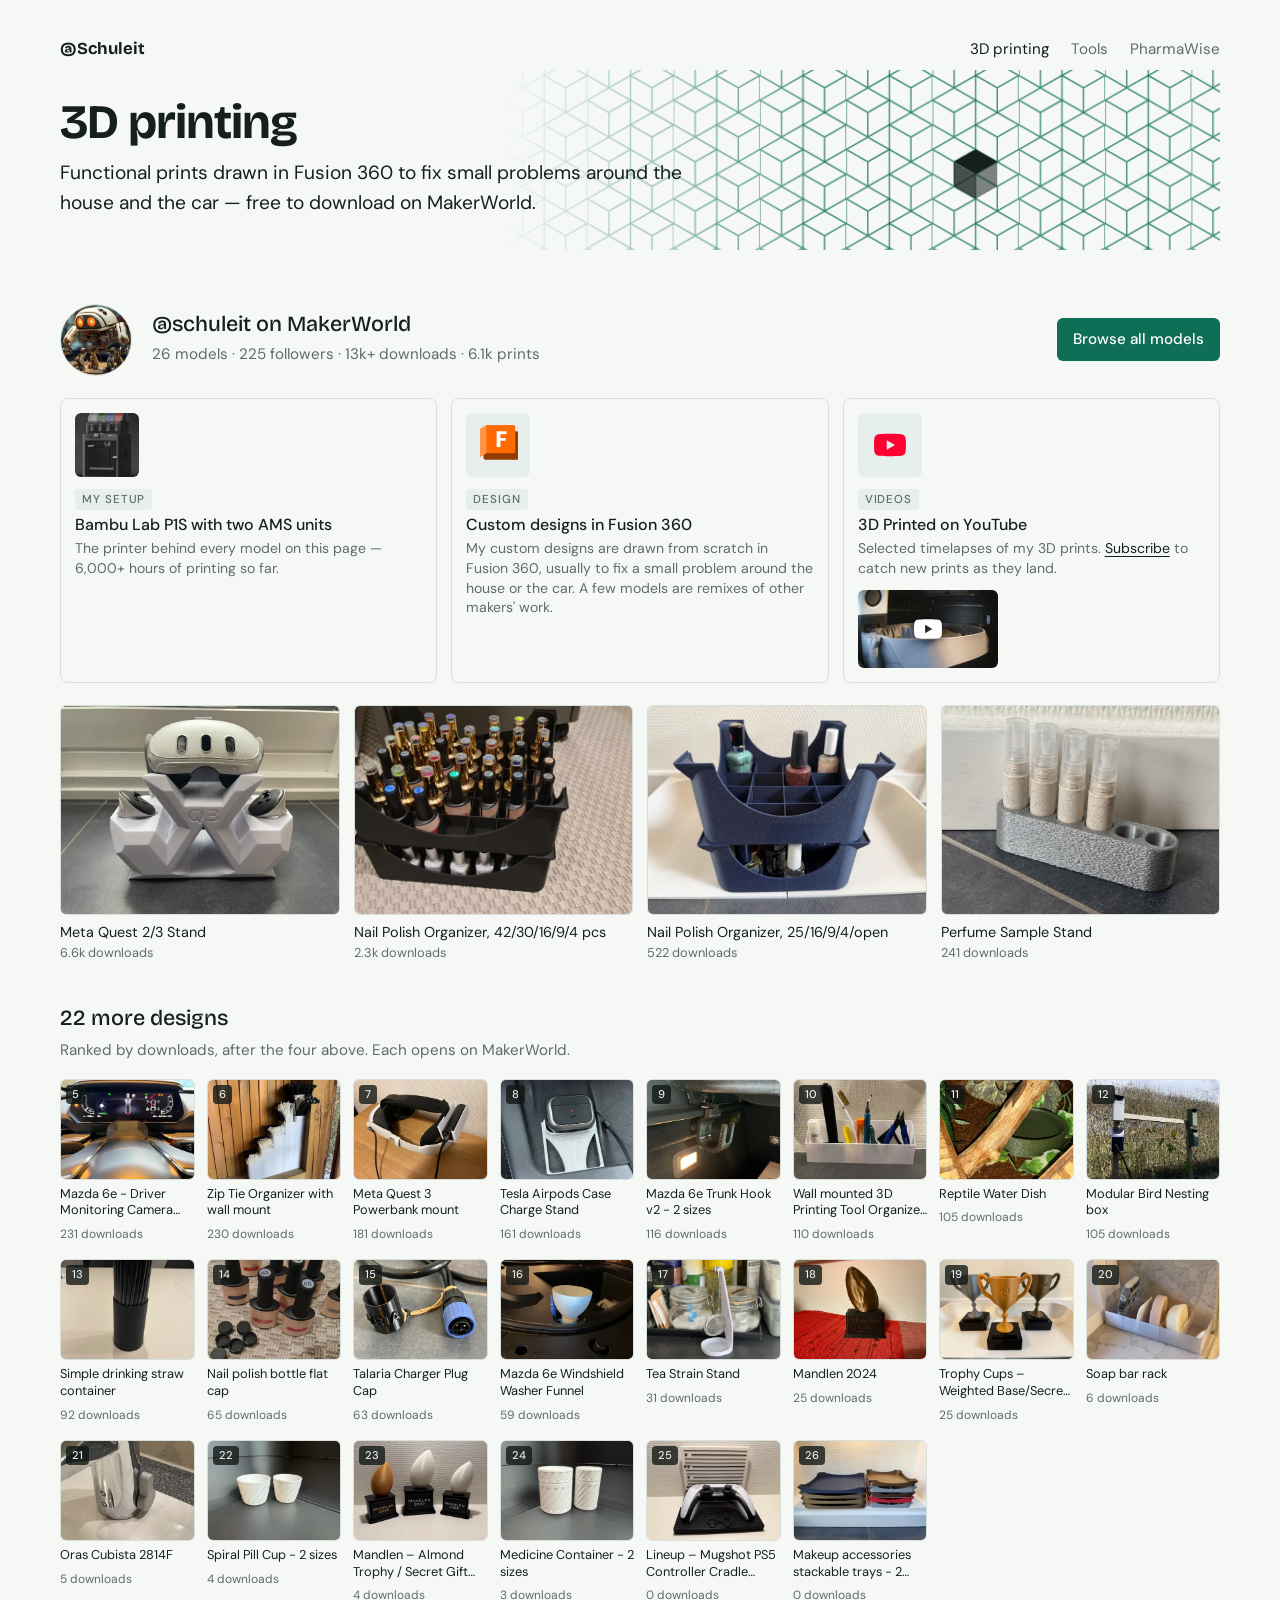
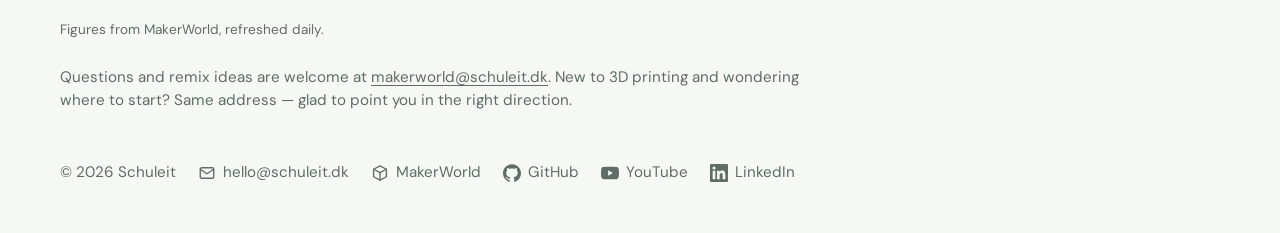
==== commit d03c97f9: "MakerWorld figures refreshed Co-Authored-By: Claude Opus 5.5 <noreply@anthropic.com>" ====
--- a/3d-printing/index.html
+++ b/3d-printing/index.html
@@ -112,7 +112,7 @@
             <span class="t">Meta Quest 3 Powerbank mount</span><span class="n">181 downloads</span></a></li>
           <li data-model="914141"><a href="https://makerworld.com/en/models/914141-tesla-airpods-case-charge-stand" target="_blank" rel="noopener">
             <span class="pic"><img src="/img/designs/914141.webp" alt="" loading="lazy"><span class="r">8</span></span>
-            <span class="t">Tesla Airpods Case Charge Stand</span><span class="n">160 downloads</span></a></li>
+            <span class="t">Tesla Airpods Case Charge Stand</span><span class="n">161 downloads</span></a></li>
           <li data-model="2116202"><a href="https://makerworld.com/en/models/2116202-mazda-6e-trunk-hook-v2-2-sizes" target="_blank" rel="noopener">
             <span class="pic"><img src="/img/designs/2116202.webp" alt="" loading="lazy"><span class="r">9</span></span>
             <span class="t">Mazda 6e Trunk Hook v2 - 2 sizes</span><span class="n">116 downloads</span></a></li>
@@ -145,7 +145,7 @@
             <span class="t">Mandlen 2024</span><span class="n">25 downloads</span></a></li>
           <li data-model="3569461"><a href="https://makerworld.com/en/models/3569461-trophy-cups-weighted-base-secret-compartment" target="_blank" rel="noopener">
             <span class="pic"><img src="/img/designs/3569461.webp" alt="" loading="lazy"><span class="r">19</span></span>
-            <span class="t">Trophy Cups – Weighted Base/Secret Compartment</span><span class="n">24 downloads</span></a></li>
+            <span class="t">Trophy Cups – Weighted Base/Secret Compartment</span><span class="n">25 downloads</span></a></li>
           <li data-model="905672"><a href="https://makerworld.com/en/models/905672-soap-bar-rack" target="_blank" rel="noopener">
             <span class="pic"><img src="/img/designs/905672.webp" alt="" loading="lazy"><span class="r">20</span></span>
             <span class="t">Soap bar rack</span><span class="n">6 downloads</span></a></li>
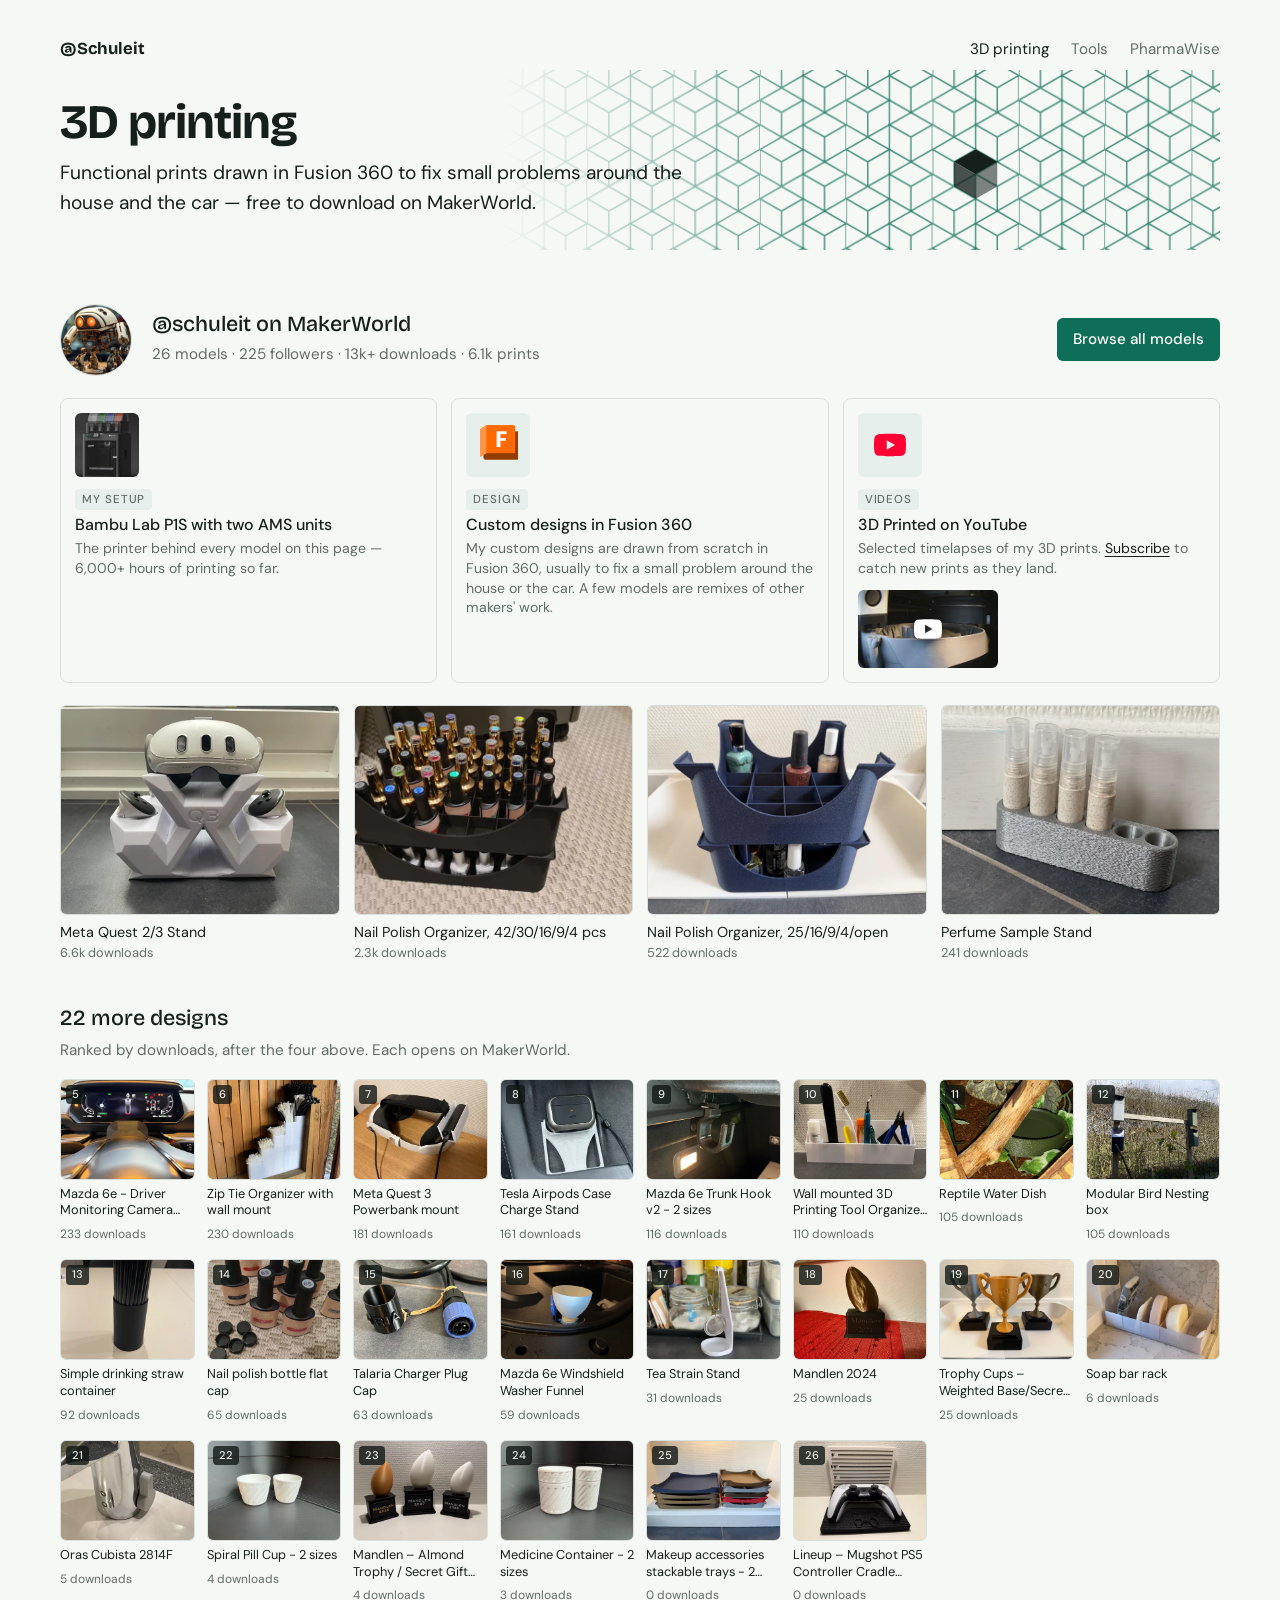
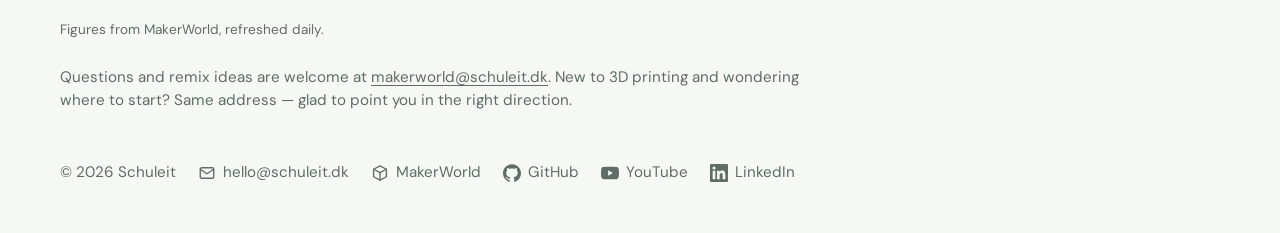
==== commit ebebbb55: "MakerWorld figures refreshed Co-Authored-By: Claude Opus 5.5 <noreply@anthropic.com>" ====
--- a/3d-printing/index.html
+++ b/3d-printing/index.html
@@ -103,7 +103,7 @@
       <ol class="sheet">
           <li data-model="2524886"><a href="https://makerworld.com/en/models/2524886-mazda-6e-driver-monitoring-camera-cover" target="_blank" rel="noopener">
             <span class="pic"><img src="/img/designs/2524886.webp" alt="" loading="lazy"><span class="r">5</span></span>
-            <span class="t">Mazda 6e - Driver Monitoring Camera Cover</span><span class="n">231 downloads</span></a></li>
+            <span class="t">Mazda 6e - Driver Monitoring Camera Cover</span><span class="n">233 downloads</span></a></li>
           <li data-model="948554"><a href="https://makerworld.com/en/models/948554-zip-tie-organizer-with-wall-mount" target="_blank" rel="noopener">
             <span class="pic"><img src="/img/designs/948554.webp" alt="" loading="lazy"><span class="r">6</span></span>
             <span class="t">Zip Tie Organizer with wall mount</span><span class="n">230 downloads</span></a></li>
@@ -161,12 +161,12 @@
           <li data-model="3523896"><a href="https://makerworld.com/en/models/3523896-medicine-container-2-sizes" target="_blank" rel="noopener">
             <span class="pic"><img src="/img/designs/3523896.webp" alt="" loading="lazy"><span class="r">24</span></span>
             <span class="t">Medicine Container - 2 sizes</span><span class="n">3 downloads</span></a></li>
+          <li data-model="3655059"><a href="https://makerworld.com/en/models/3655059-makeup-accessories-stackable-trays-2-sizes" target="_blank" rel="noopener">
+            <span class="pic"><img src="/img/designs/3655059.webp" alt="" loading="lazy"><span class="r">25</span></span>
+            <span class="t">Makeup accessories stackable trays - 2 sizes</span><span class="n">0 downloads</span></a></li>
           <li data-model="3671951"><a href="https://makerworld.com/en/models/3671951-lineup-mugshot-ps5-controller-cradle-dualsense" target="_blank" rel="noopener">
-            <span class="pic"><img src="/img/designs/3671951.webp" alt="" loading="lazy"><span class="r">25</span></span>
+            <span class="pic"><img src="/img/designs/3671951.webp" alt="" loading="lazy"><span class="r">26</span></span>
             <span class="t">Lineup – Mugshot PS5 Controller Cradle (DualSense)</span><span class="n">0 downloads</span></a></li>
-          <li data-model="3655059"><a href="https://makerworld.com/en/models/3655059-makeup-accessories-stackable-trays-2-sizes" target="_blank" rel="noopener">
-            <span class="pic"><img src="/img/designs/3655059.webp" alt="" loading="lazy"><span class="r">26</span></span>
-            <span class="t">Makeup accessories stackable trays - 2 sizes</span><span class="n">0 downloads</span></a></li>
       </ol>
       <p class="sheet-note">Figures from MakerWorld, refreshed daily.</p>
       <p class="note">Questions and remix ideas are welcome at <a href="mailto:makerworld@schuleit.dk?subject=Question%20about%20a%20design">makerworld@schuleit.dk</a>. New to 3D printing and wondering where to start? Same address — glad to point you in the right direction.</p>
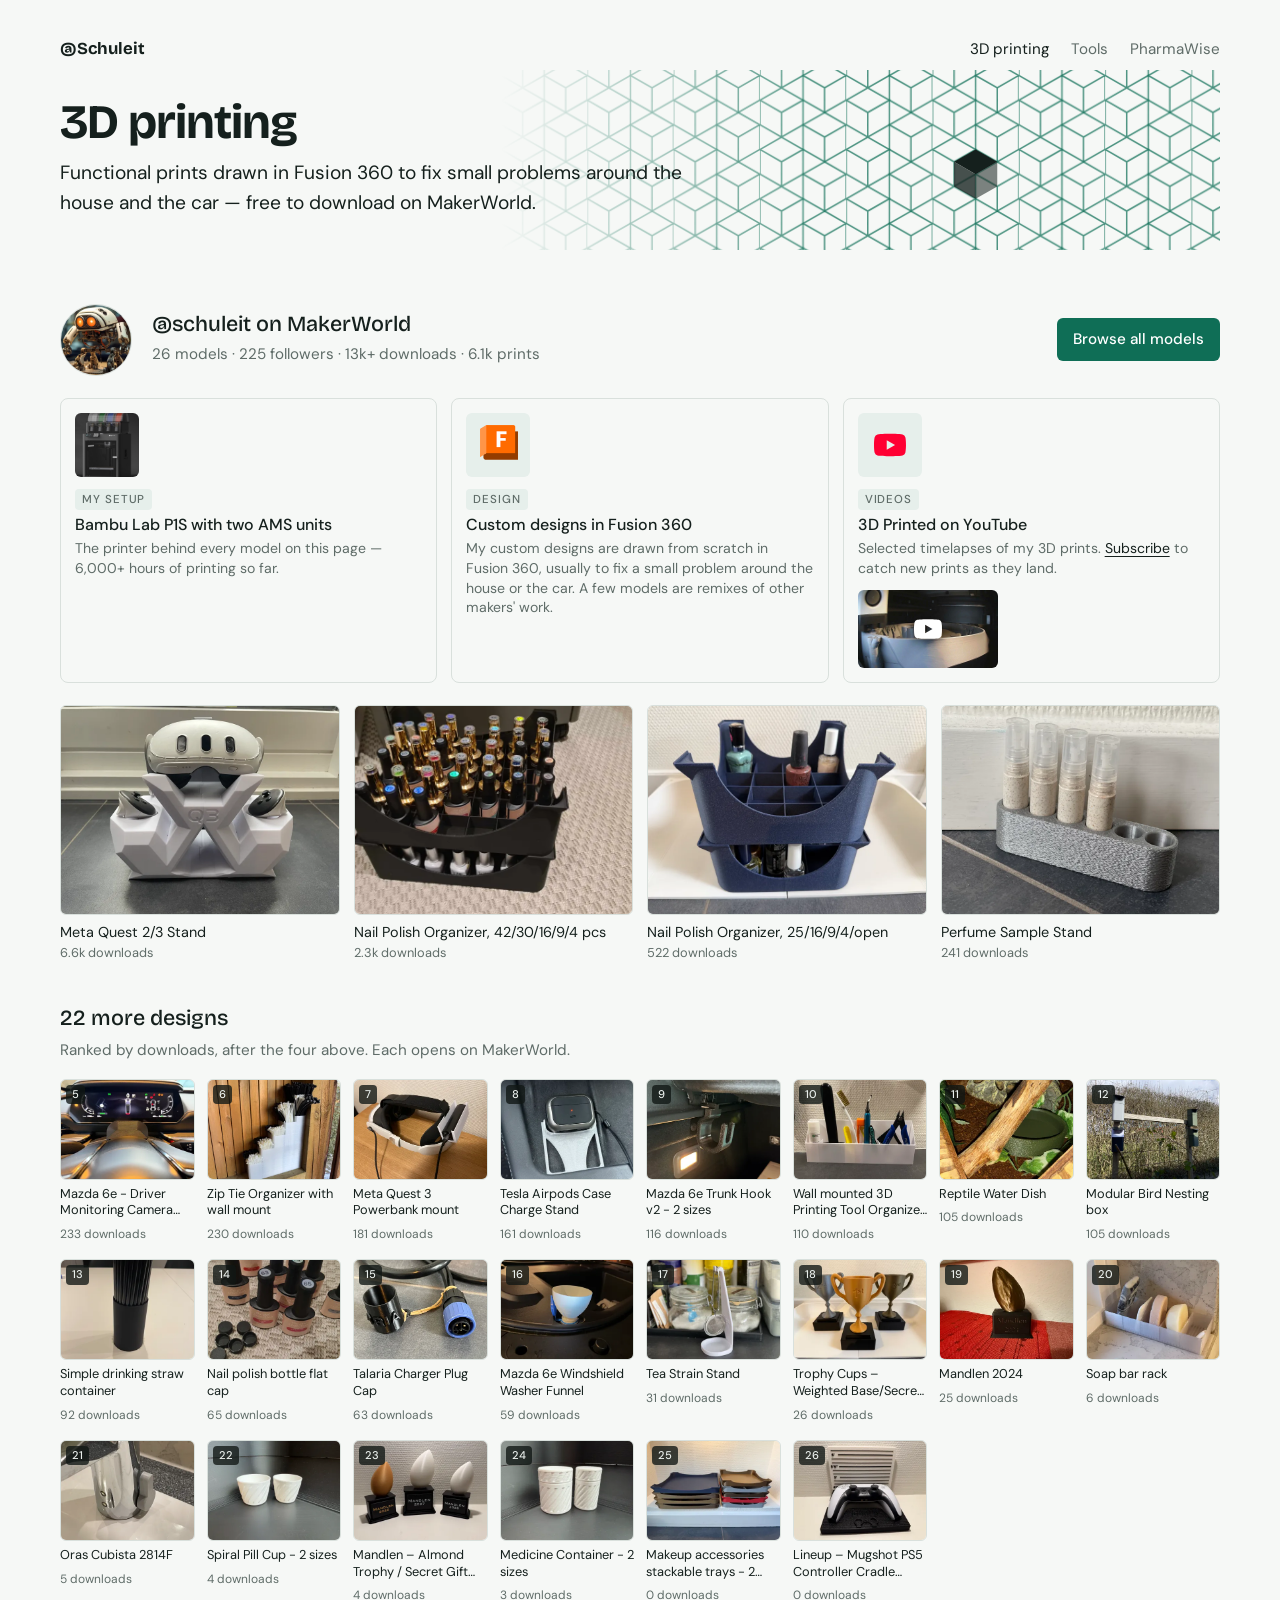
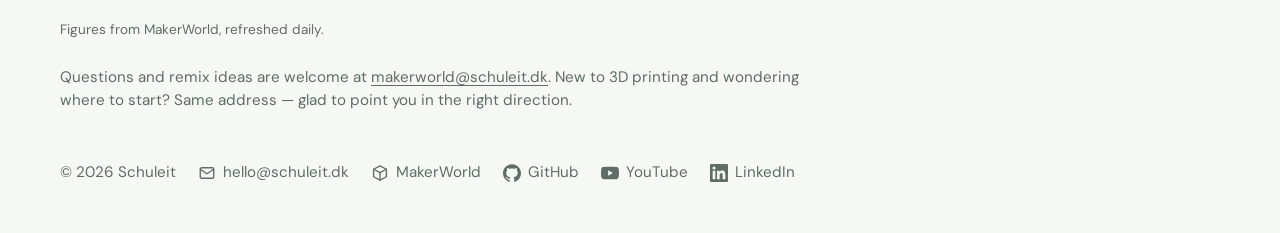
==== commit 8ea32ed0: "MakerWorld figures refreshed Co-Authored-By: Claude Opus 5.5 <noreply@anthropic.com>" ====
--- a/3d-printing/index.html
+++ b/3d-printing/index.html
@@ -140,12 +140,12 @@
           <li data-model="393998"><a href="https://makerworld.com/en/models/393998-tea-strain-stand" target="_blank" rel="noopener">
             <span class="pic"><img src="/img/designs/393998.webp" alt="" loading="lazy"><span class="r">17</span></span>
             <span class="t">Tea Strain Stand</span><span class="n">31 downloads</span></a></li>
+          <li data-model="3569461"><a href="https://makerworld.com/en/models/3569461-trophy-cups-weighted-base-secret-compartment" target="_blank" rel="noopener">
+            <span class="pic"><img src="/img/designs/3569461.webp" alt="" loading="lazy"><span class="r">18</span></span>
+            <span class="t">Trophy Cups – Weighted Base/Secret Compartment</span><span class="n">26 downloads</span></a></li>
           <li data-model="905624"><a href="https://makerworld.com/en/models/905624-mandlen-2024" target="_blank" rel="noopener">
-            <span class="pic"><img src="/img/designs/905624.webp" alt="" loading="lazy"><span class="r">18</span></span>
+            <span class="pic"><img src="/img/designs/905624.webp" alt="" loading="lazy"><span class="r">19</span></span>
             <span class="t">Mandlen 2024</span><span class="n">25 downloads</span></a></li>
-          <li data-model="3569461"><a href="https://makerworld.com/en/models/3569461-trophy-cups-weighted-base-secret-compartment" target="_blank" rel="noopener">
-            <span class="pic"><img src="/img/designs/3569461.webp" alt="" loading="lazy"><span class="r">19</span></span>
-            <span class="t">Trophy Cups – Weighted Base/Secret Compartment</span><span class="n">25 downloads</span></a></li>
           <li data-model="905672"><a href="https://makerworld.com/en/models/905672-soap-bar-rack" target="_blank" rel="noopener">
             <span class="pic"><img src="/img/designs/905672.webp" alt="" loading="lazy"><span class="r">20</span></span>
             <span class="t">Soap bar rack</span><span class="n">6 downloads</span></a></li>
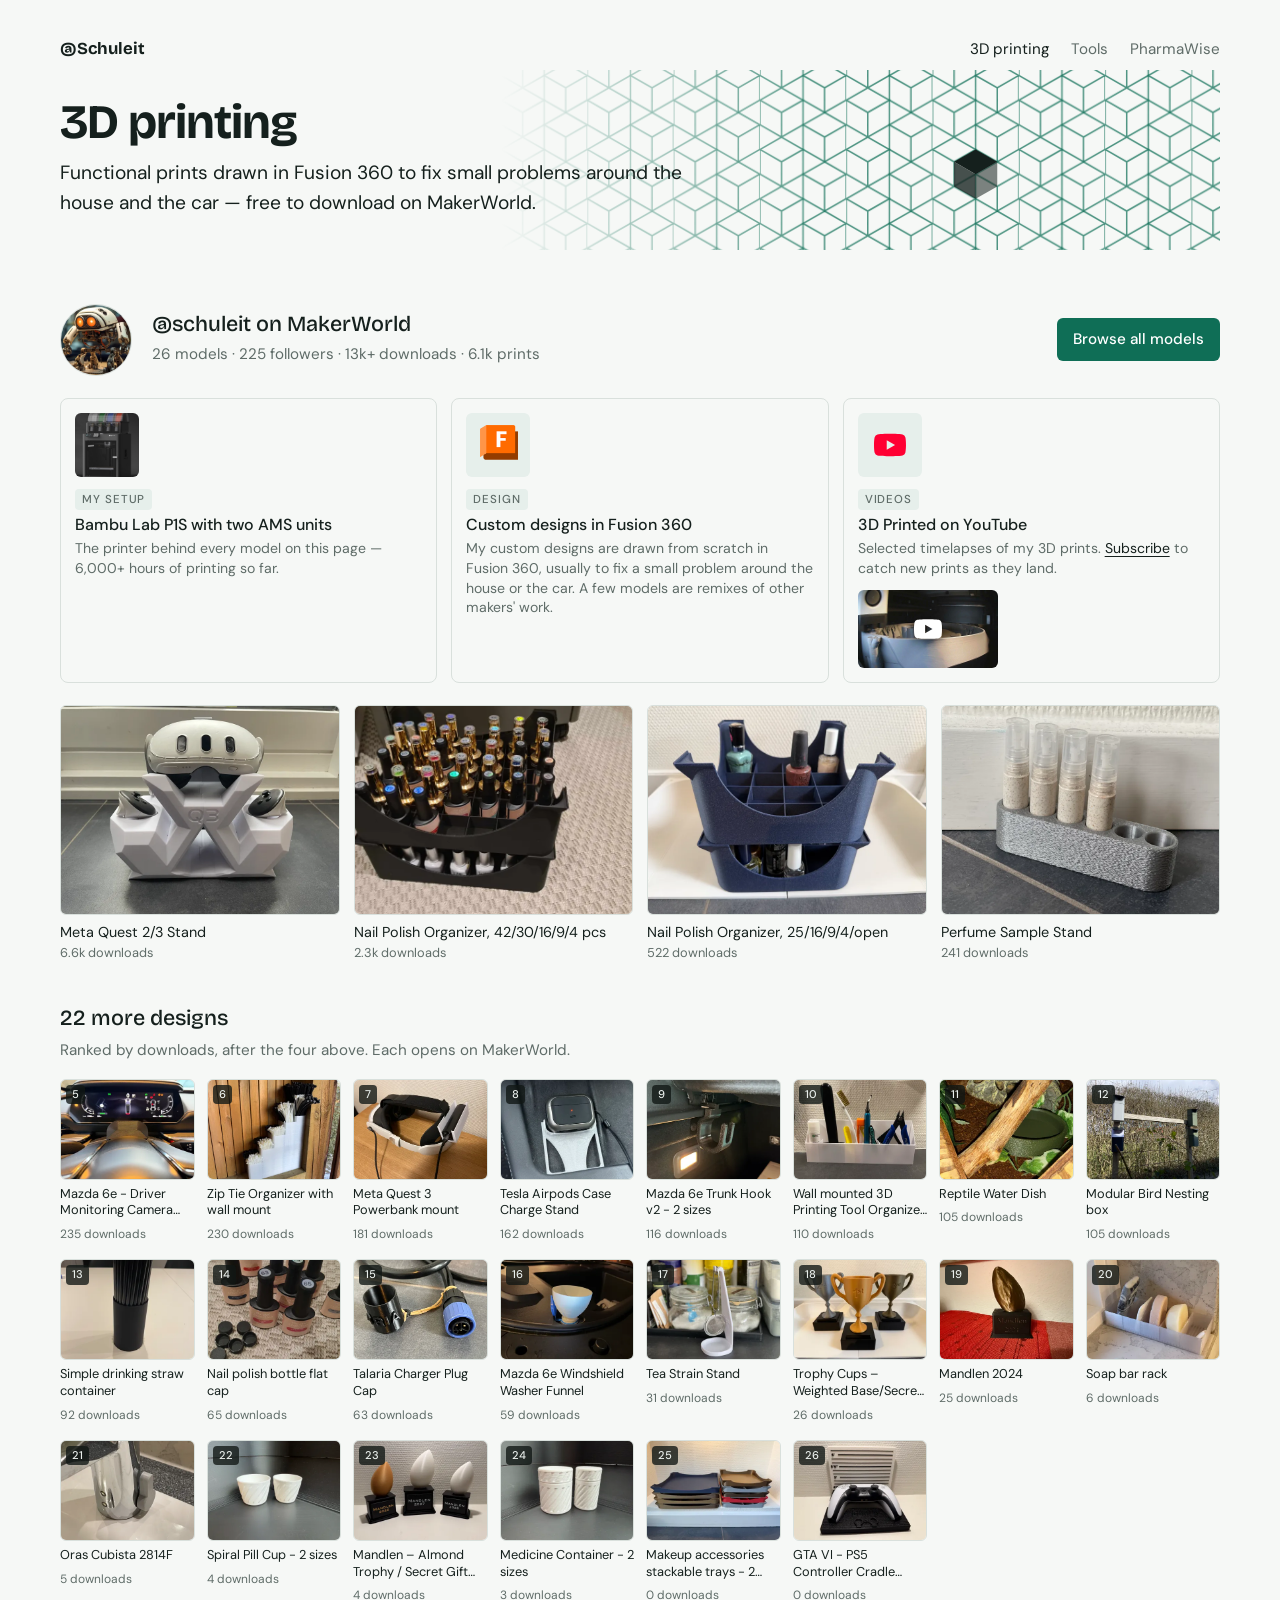
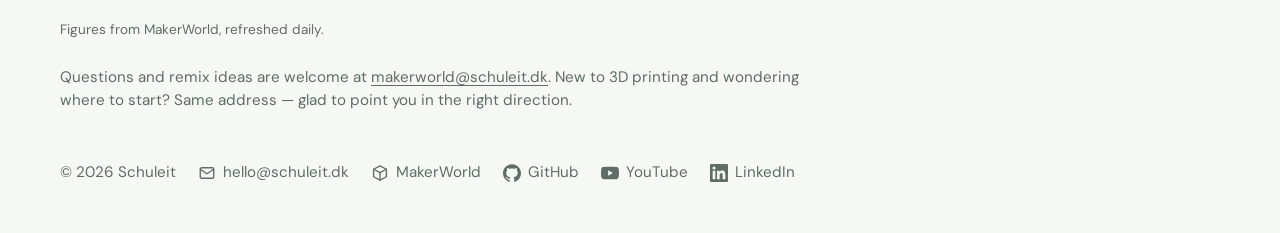
==== commit fed2bf6b: "MakerWorld figures refreshed Co-Authored-By: Claude Opus 5.5 <noreply@anthropic.com>" ====
--- a/3d-printing/index.html
+++ b/3d-printing/index.html
@@ -103,7 +103,7 @@
       <ol class="sheet">
           <li data-model="2524886"><a href="https://makerworld.com/en/models/2524886-mazda-6e-driver-monitoring-camera-cover" target="_blank" rel="noopener">
             <span class="pic"><img src="/img/designs/2524886.webp" alt="" loading="lazy"><span class="r">5</span></span>
-            <span class="t">Mazda 6e - Driver Monitoring Camera Cover</span><span class="n">233 downloads</span></a></li>
+            <span class="t">Mazda 6e - Driver Monitoring Camera Cover</span><span class="n">235 downloads</span></a></li>
           <li data-model="948554"><a href="https://makerworld.com/en/models/948554-zip-tie-organizer-with-wall-mount" target="_blank" rel="noopener">
             <span class="pic"><img src="/img/designs/948554.webp" alt="" loading="lazy"><span class="r">6</span></span>
             <span class="t">Zip Tie Organizer with wall mount</span><span class="n">230 downloads</span></a></li>
@@ -112,7 +112,7 @@
             <span class="t">Meta Quest 3 Powerbank mount</span><span class="n">181 downloads</span></a></li>
           <li data-model="914141"><a href="https://makerworld.com/en/models/914141-tesla-airpods-case-charge-stand" target="_blank" rel="noopener">
             <span class="pic"><img src="/img/designs/914141.webp" alt="" loading="lazy"><span class="r">8</span></span>
-            <span class="t">Tesla Airpods Case Charge Stand</span><span class="n">161 downloads</span></a></li>
+            <span class="t">Tesla Airpods Case Charge Stand</span><span class="n">162 downloads</span></a></li>
           <li data-model="2116202"><a href="https://makerworld.com/en/models/2116202-mazda-6e-trunk-hook-v2-2-sizes" target="_blank" rel="noopener">
             <span class="pic"><img src="/img/designs/2116202.webp" alt="" loading="lazy"><span class="r">9</span></span>
             <span class="t">Mazda 6e Trunk Hook v2 - 2 sizes</span><span class="n">116 downloads</span></a></li>
@@ -164,9 +164,9 @@
           <li data-model="3655059"><a href="https://makerworld.com/en/models/3655059-makeup-accessories-stackable-trays-2-sizes" target="_blank" rel="noopener">
             <span class="pic"><img src="/img/designs/3655059.webp" alt="" loading="lazy"><span class="r">25</span></span>
             <span class="t">Makeup accessories stackable trays - 2 sizes</span><span class="n">0 downloads</span></a></li>
-          <li data-model="3671951"><a href="https://makerworld.com/en/models/3671951-lineup-mugshot-ps5-controller-cradle-dualsense" target="_blank" rel="noopener">
+          <li data-model="3671951"><a href="https://makerworld.com/en/models/3671951-gta-vi-ps5-controller-cradle-dualsense" target="_blank" rel="noopener">
             <span class="pic"><img src="/img/designs/3671951.webp" alt="" loading="lazy"><span class="r">26</span></span>
-            <span class="t">Lineup – Mugshot PS5 Controller Cradle (DualSense)</span><span class="n">0 downloads</span></a></li>
+            <span class="t">GTA VI - PS5 Controller Cradle (DualSense)</span><span class="n">0 downloads</span></a></li>
       </ol>
       <p class="sheet-note">Figures from MakerWorld, refreshed daily.</p>
       <p class="note">Questions and remix ideas are welcome at <a href="mailto:makerworld@schuleit.dk?subject=Question%20about%20a%20design">makerworld@schuleit.dk</a>. New to 3D printing and wondering where to start? Same address — glad to point you in the right direction.</p>
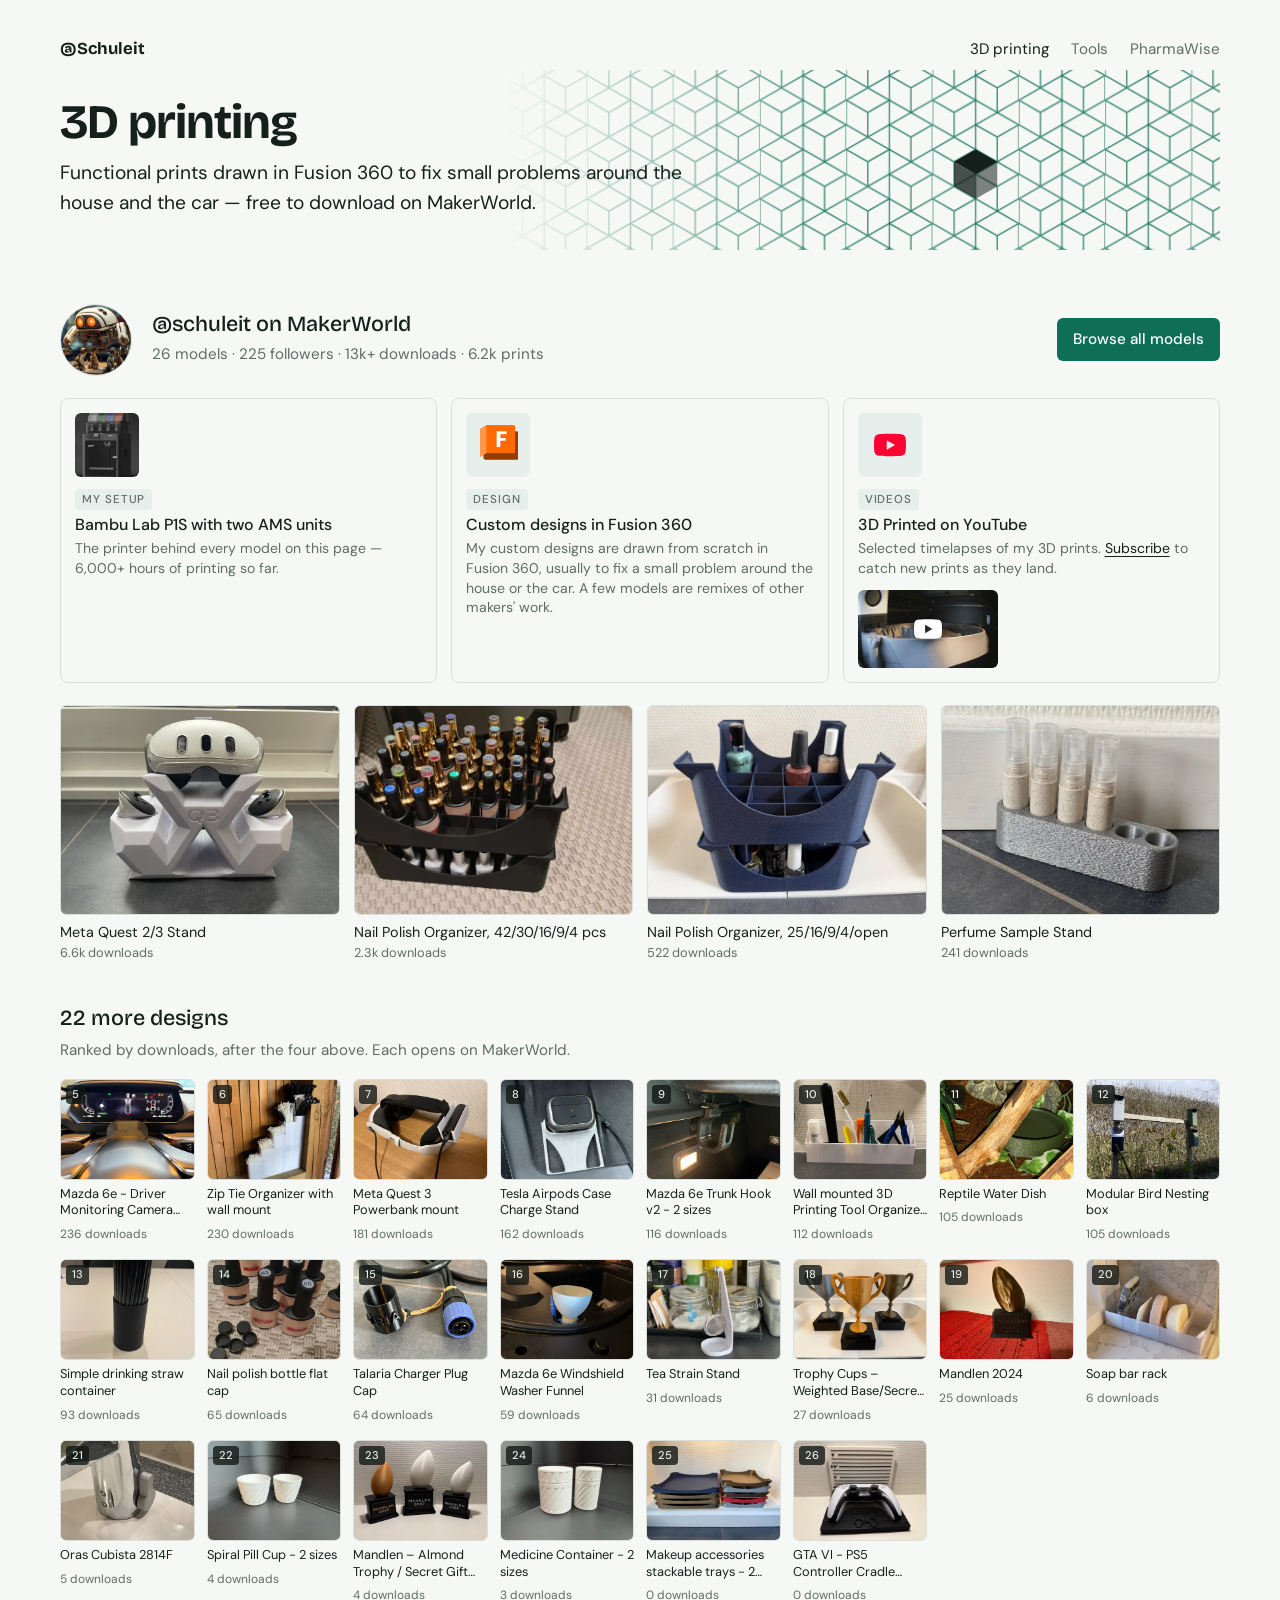
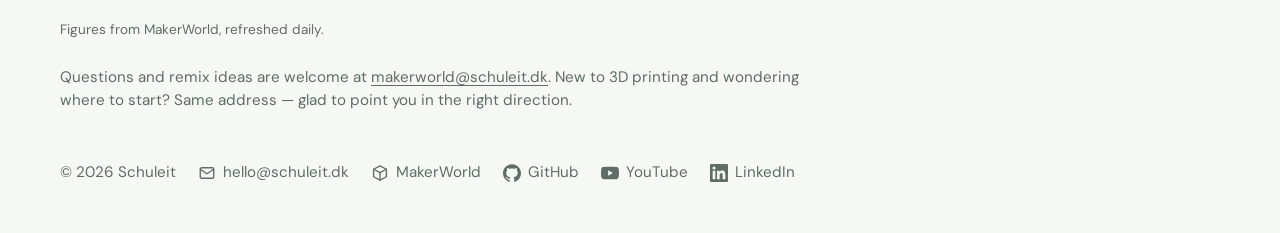
==== commit cc0e49ef: "MakerWorld figures refreshed Co-Authored-By: Claude Opus 5.5 <noreply@anthropic.com>" ====
--- a/3d-printing/index.html
+++ b/3d-printing/index.html
@@ -47,7 +47,7 @@
       <div class="maker">
         <img class="avatar" src="/img/avatar.webp" alt="schuleit's MakerWorld profile picture: a small white robot with orange eyes" width="64" height="64">
         <h3><a href="https://makerworld.com/en/@schuleit" target="_blank" rel="noopener">@schuleit on MakerWorld</a></h3>
-        <p class="stats">26 models · 225 followers · 13k+ downloads · 6.1k prints</p>
+        <p class="stats">26 models · 225 followers · 13k+ downloads · 6.2k prints</p>
         <a class="button" href="https://makerworld.com/en/@schuleit" target="_blank" rel="noopener">Browse all models</a>
       </div>
       <ul class="kit">
@@ -103,7 +103,7 @@
       <ol class="sheet">
           <li data-model="2524886"><a href="https://makerworld.com/en/models/2524886-mazda-6e-driver-monitoring-camera-cover" target="_blank" rel="noopener">
             <span class="pic"><img src="/img/designs/2524886.webp" alt="" loading="lazy"><span class="r">5</span></span>
-            <span class="t">Mazda 6e - Driver Monitoring Camera Cover</span><span class="n">235 downloads</span></a></li>
+            <span class="t">Mazda 6e - Driver Monitoring Camera Cover</span><span class="n">236 downloads</span></a></li>
           <li data-model="948554"><a href="https://makerworld.com/en/models/948554-zip-tie-organizer-with-wall-mount" target="_blank" rel="noopener">
             <span class="pic"><img src="/img/designs/948554.webp" alt="" loading="lazy"><span class="r">6</span></span>
             <span class="t">Zip Tie Organizer with wall mount</span><span class="n">230 downloads</span></a></li>
@@ -118,7 +118,7 @@
             <span class="t">Mazda 6e Trunk Hook v2 - 2 sizes</span><span class="n">116 downloads</span></a></li>
           <li data-model="118800"><a href="https://makerworld.com/en/models/118800-wall-mounted-3d-printing-tool-organizer-v1-0" target="_blank" rel="noopener">
             <span class="pic"><img src="/img/designs/118800.webp" alt="" loading="lazy"><span class="r">10</span></span>
-            <span class="t">Wall mounted 3D Printing Tool Organizer v1.0</span><span class="n">110 downloads</span></a></li>
+            <span class="t">Wall mounted 3D Printing Tool Organizer v1.0</span><span class="n">112 downloads</span></a></li>
           <li data-model="920953"><a href="https://makerworld.com/en/models/920953-reptile-water-dish" target="_blank" rel="noopener">
             <span class="pic"><img src="/img/designs/920953.webp" alt="" loading="lazy"><span class="r">11</span></span>
             <span class="t">Reptile Water Dish</span><span class="n">105 downloads</span></a></li>
@@ -127,13 +127,13 @@
             <span class="t">Modular Bird Nesting box</span><span class="n">105 downloads</span></a></li>
           <li data-model="131282"><a href="https://makerworld.com/en/models/131282-simple-drinking-straw-container" target="_blank" rel="noopener">
             <span class="pic"><img src="/img/designs/131282.webp" alt="" loading="lazy"><span class="r">13</span></span>
-            <span class="t">Simple drinking straw container</span><span class="n">92 downloads</span></a></li>
+            <span class="t">Simple drinking straw container</span><span class="n">93 downloads</span></a></li>
           <li data-model="201777"><a href="https://makerworld.com/en/models/201777-nail-polish-bottle-flat-cap" target="_blank" rel="noopener">
             <span class="pic"><img src="/img/designs/201777.webp" alt="" loading="lazy"><span class="r">14</span></span>
             <span class="t">Nail polish bottle flat cap</span><span class="n">65 downloads</span></a></li>
           <li data-model="507535"><a href="https://makerworld.com/en/models/507535-talaria-charger-plug-cap" target="_blank" rel="noopener">
             <span class="pic"><img src="/img/designs/507535.webp" alt="" loading="lazy"><span class="r">15</span></span>
-            <span class="t">Talaria Charger Plug Cap</span><span class="n">63 downloads</span></a></li>
+            <span class="t">Talaria Charger Plug Cap</span><span class="n">64 downloads</span></a></li>
           <li data-model="2150762"><a href="https://makerworld.com/en/models/2150762-mazda-6e-windshield-washer-funnel" target="_blank" rel="noopener">
             <span class="pic"><img src="/img/designs/2150762.webp" alt="" loading="lazy"><span class="r">16</span></span>
             <span class="t">Mazda 6e Windshield Washer Funnel</span><span class="n">59 downloads</span></a></li>
@@ -142,7 +142,7 @@
             <span class="t">Tea Strain Stand</span><span class="n">31 downloads</span></a></li>
           <li data-model="3569461"><a href="https://makerworld.com/en/models/3569461-trophy-cups-weighted-base-secret-compartment" target="_blank" rel="noopener">
             <span class="pic"><img src="/img/designs/3569461.webp" alt="" loading="lazy"><span class="r">18</span></span>
-            <span class="t">Trophy Cups – Weighted Base/Secret Compartment</span><span class="n">26 downloads</span></a></li>
+            <span class="t">Trophy Cups – Weighted Base/Secret Compartment</span><span class="n">27 downloads</span></a></li>
           <li data-model="905624"><a href="https://makerworld.com/en/models/905624-mandlen-2024" target="_blank" rel="noopener">
             <span class="pic"><img src="/img/designs/905624.webp" alt="" loading="lazy"><span class="r">19</span></span>
             <span class="t">Mandlen 2024</span><span class="n">25 downloads</span></a></li>
